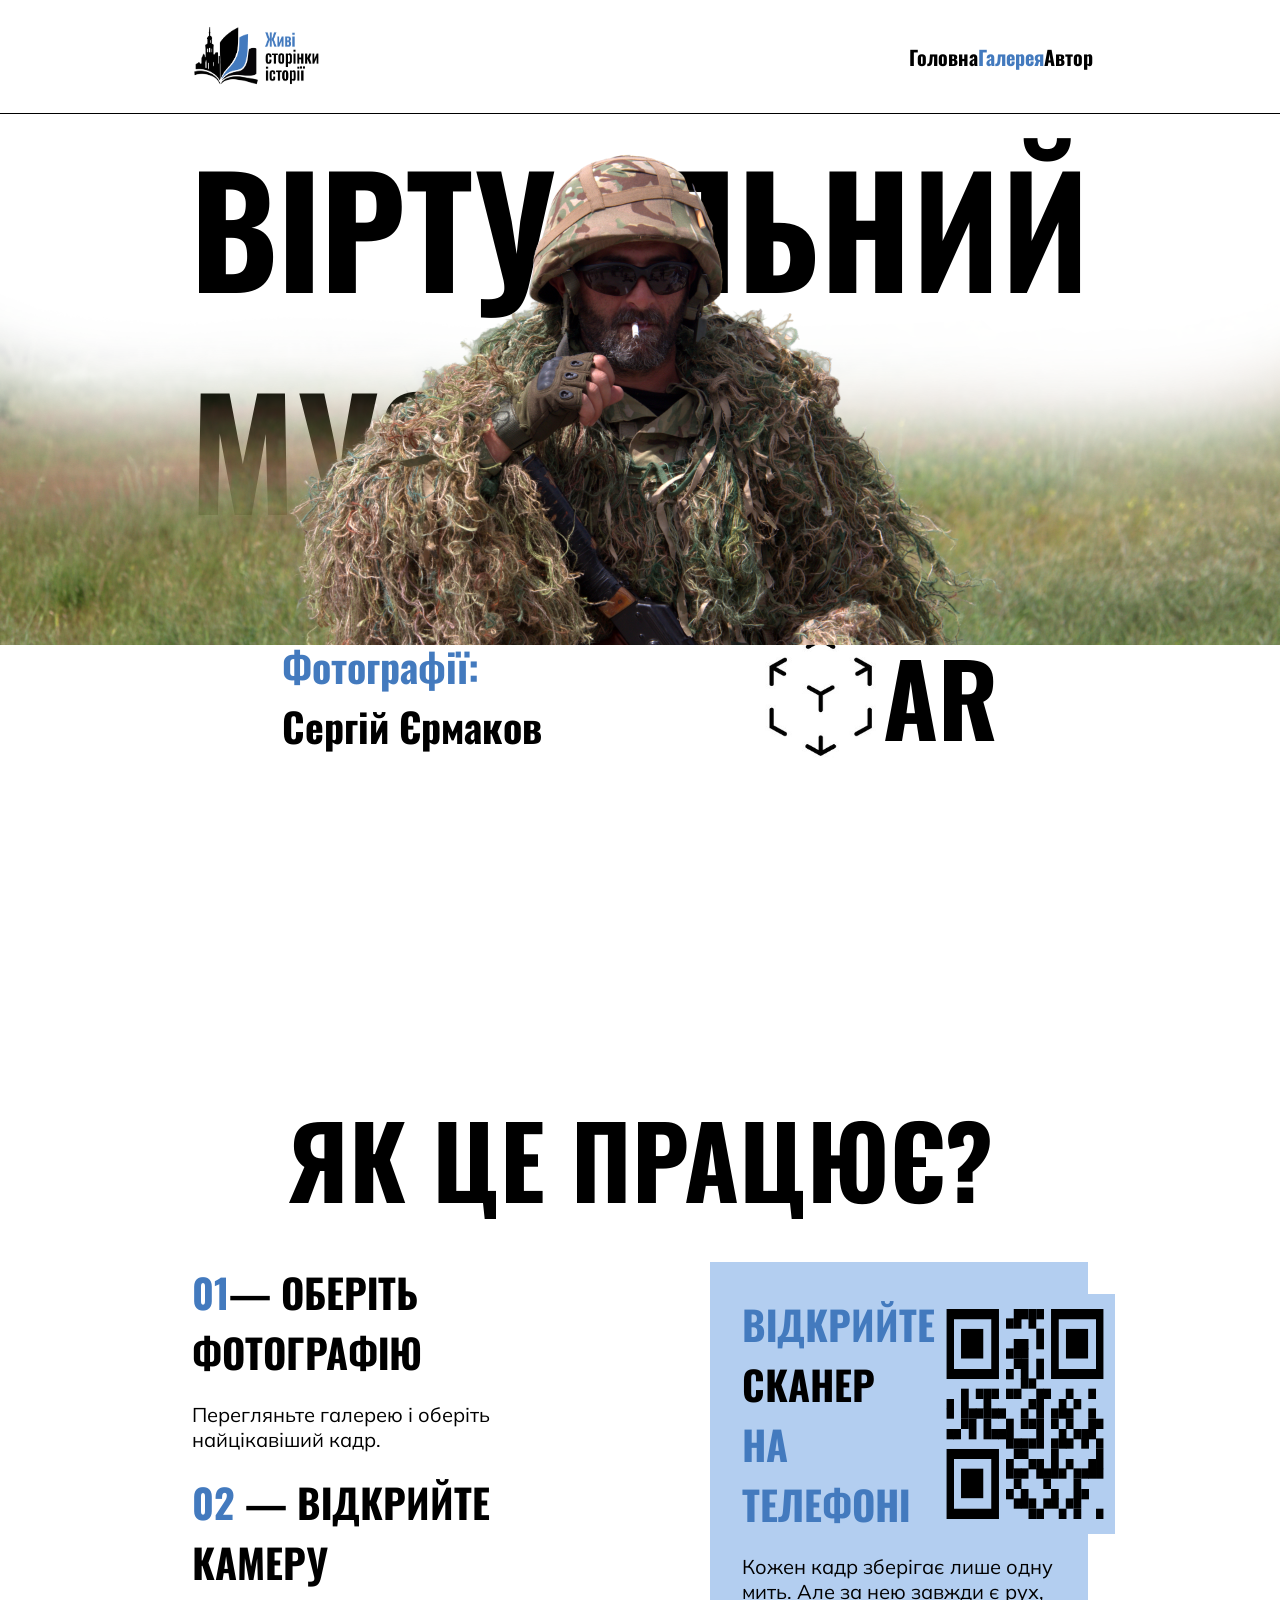
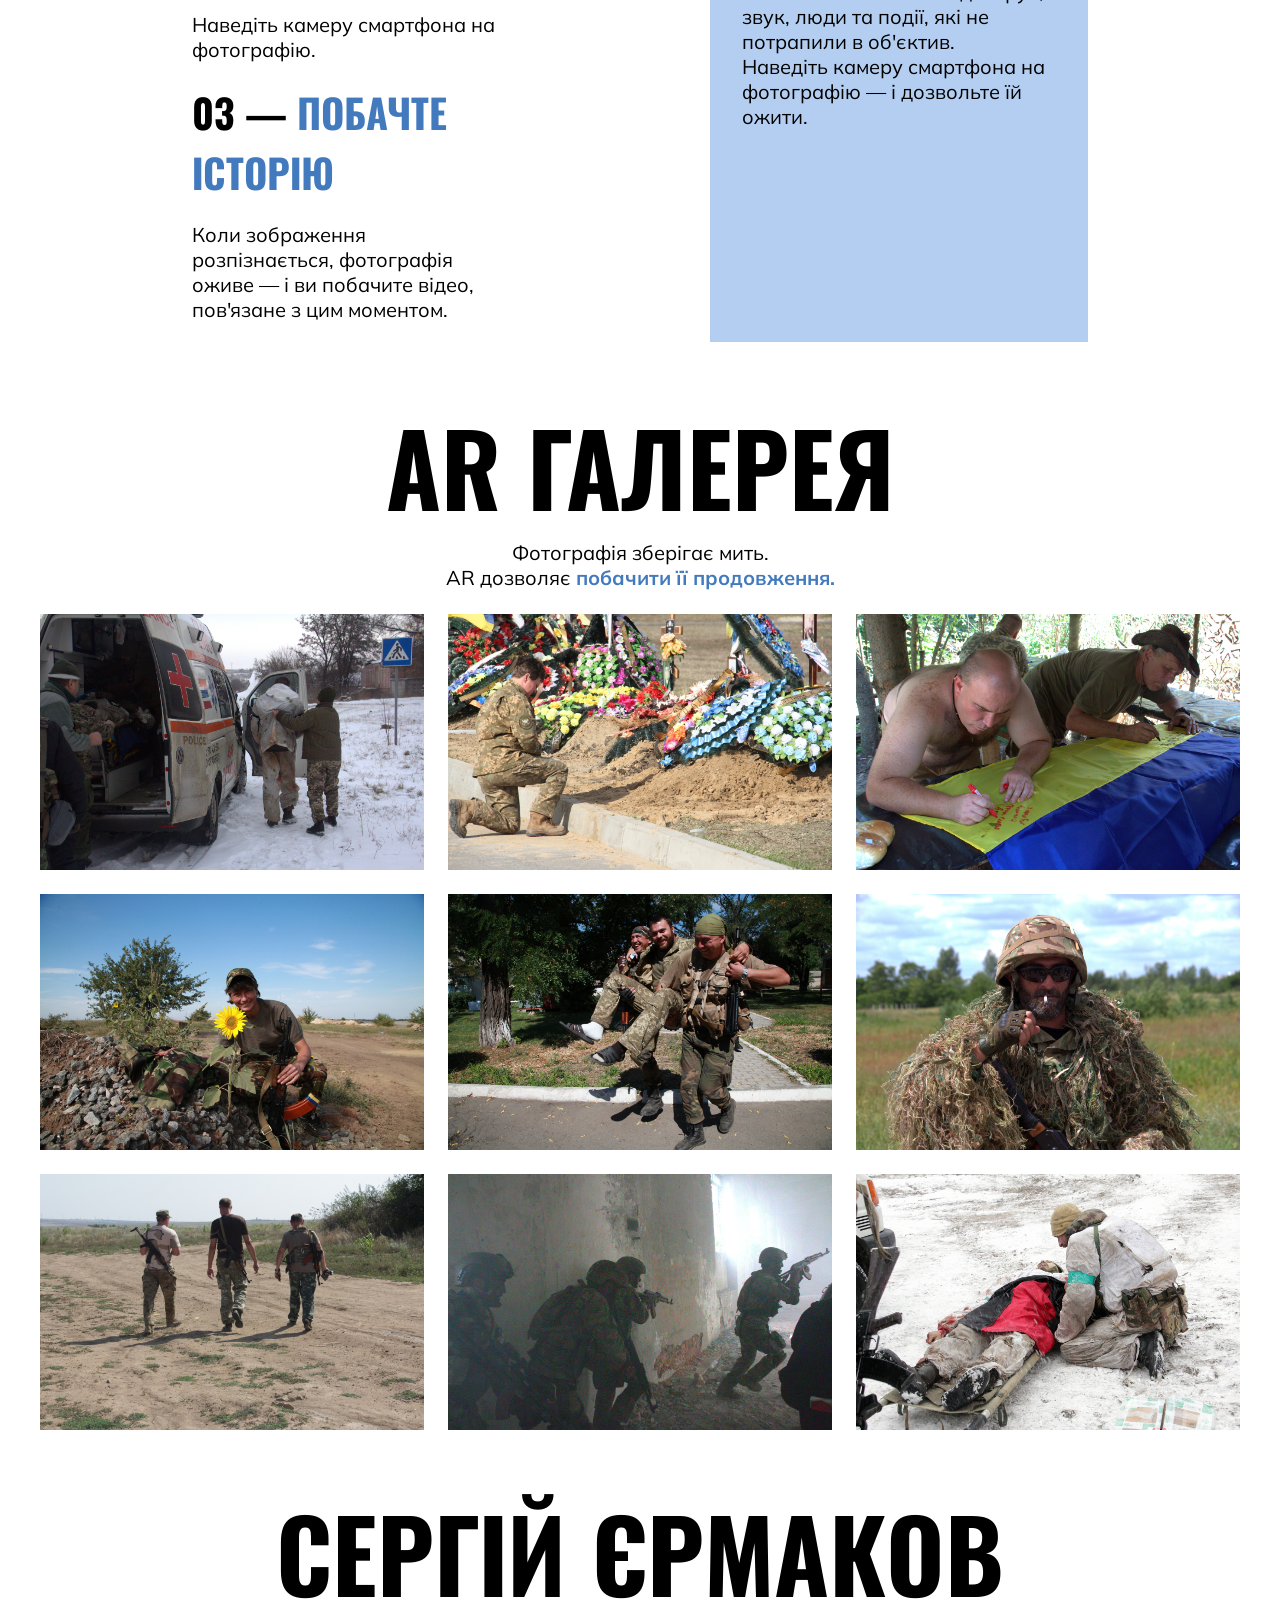
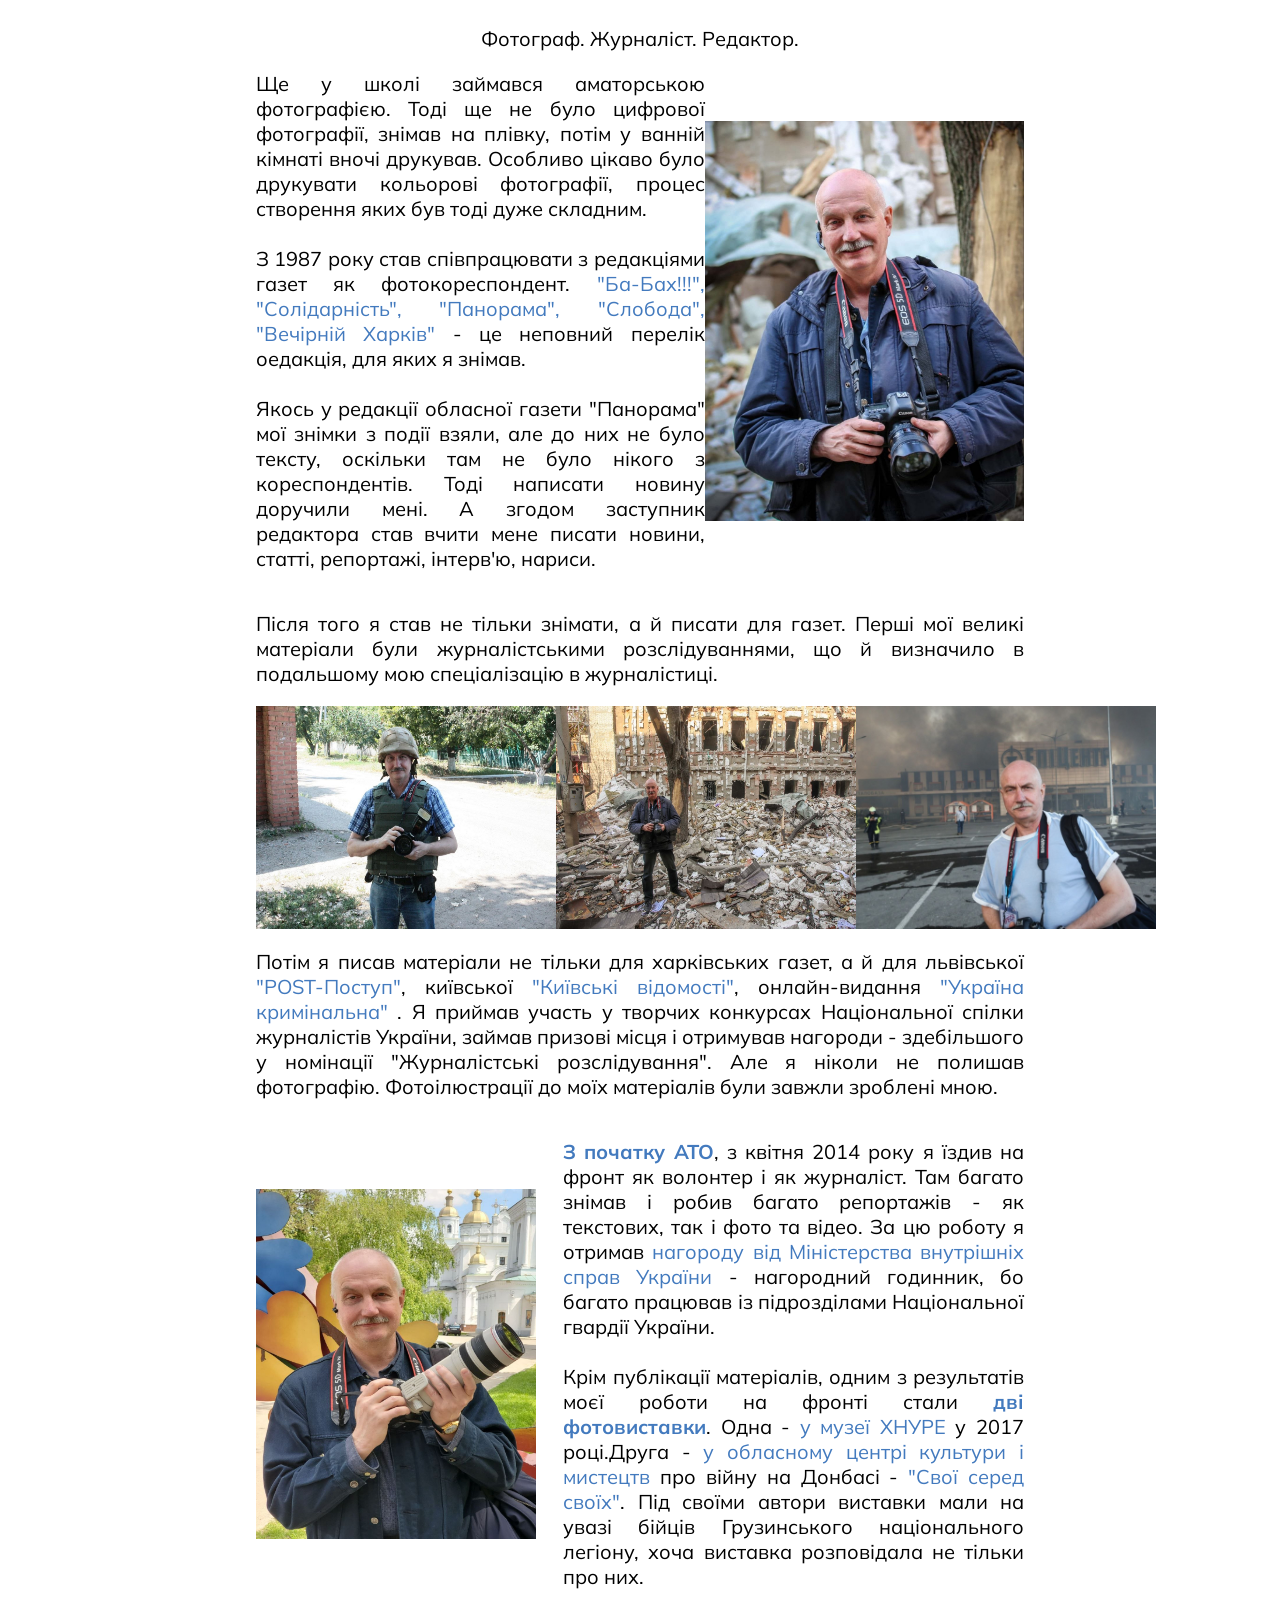
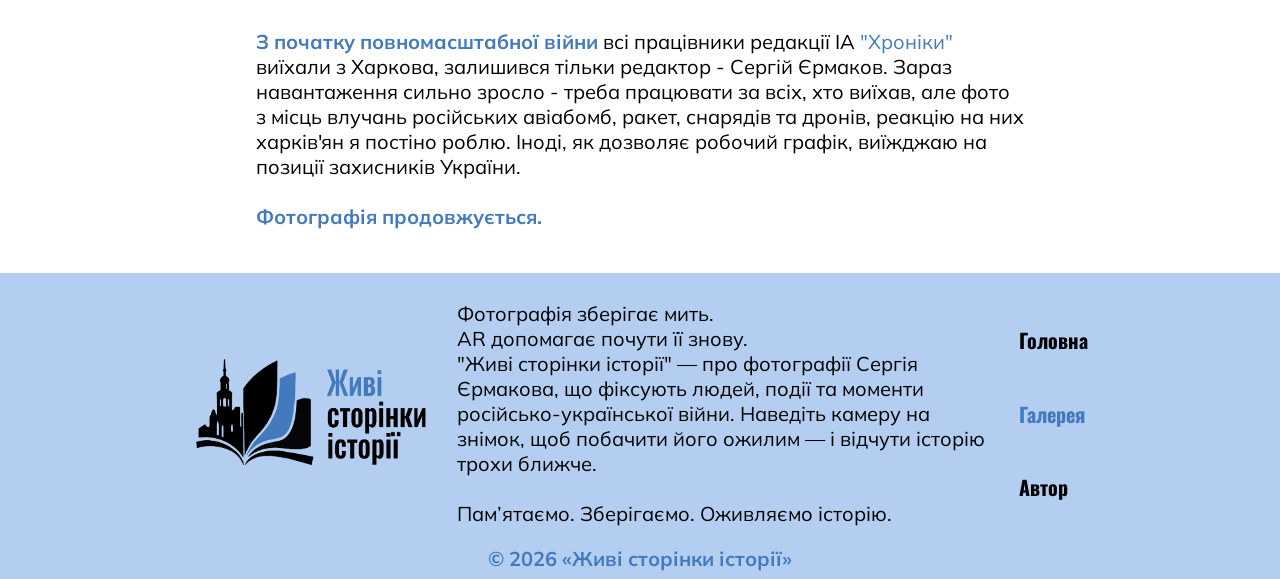
==== index.html @ 8677ba09 "Fix img" ====
<!doctype html>
<html lang="ua">
  <head>
    <meta charset="utf-8" />
    <meta name="viewport" content="width=device-width, initial-scale=1.0" />
    <link rel="stylesheet" href="style.css" />
    <link rel="preconnect" href="https://fonts.googleapis.com" />
    <link rel="preconnect" href="https://fonts.gstatic.com" crossorigin />
    <link
      href="https://fonts.googleapis.com/css2?family=Mulish"
      rel="stylesheet"
    />
    <link
      href="https://fonts.googleapis.com/css2?family=Oswald"
      rel="stylesheet"
    />
    <title>Живі сторінки історії</title>
  </head>
  <body style="margin: 0px">
    <header
      class="flex-row"
      style="
        align-items: center;
        justify-content: space-between;
        width: auto;
        padding: 24px 15%;
        border-bottom: 1px solid black;
      "
    >
      <img width="130px" height="65px" src="logo.png" alt="" />
      <nav class="flex-row" style="width: 20%; justify-content: space-between">
        <a class="heading" href="#main">Головна</a>
        <a class="heading colored" href="#gallery">Галерея</a>
        <a class="heading" href="#author">Автор</a>
      </nav>
    </header>
    <img
      src="bg.png"
      alt=""
      style="position: absolute; top: 32px; width: 100%; z-index: 10"
    />
    <main
      class="flex-column"
      style="height: 920px; padding: 0px 15%; align-items: center"
    >
      <h1 class="heading" style="font-size: 150px">ВІРТУАЛЬНИЙ МУЗЕЙ</h1>
      <div
        class="flex-row"
        style="width: 80%; justify-content: space-between; margin-top: 64px"
      >
        <div
          class="flex-column"
          style="align-items: start; justify-content: center"
        >
          <span class="colored font-subheader"> Фотографії: </span>
          <span class="font-subheader"> Сергій Єрмаков </span>
        </div>
        <div class="flex-row" style="align-items: center">
          <img width="128px" src="ar_logo.png" alt="" />
          <span class="font-header">AR</span>
        </div>
      </div>
    </main>

    <div
      id="guide"
      class="flex-column"
      style="align-items: center; padding: 50px 15%"
    >
      <span class="font-header">ЯК ЦЕ ПРАЦЮЄ?</span>
      <div
        class="flex-row"
        style="width: 100%; padding-top: 30px; justify-content: space-between"
      >
        <div class="flex-column" style="width: 35%">
          <span class="font-subheader"
            ><span class="font-subheader colored">01</span>— ОБЕРІТЬ
            ФОТОГРАФІЮ</span
          >
          <p>Перегляньте галерею і оберіть найцікавіший кадр.</p>
          <span class="font-subheader"
            ><span class="font-subheader colored">02</span> — ВІДКРИЙТЕ
            КАМЕРУ</span
          >
          <p>Наведіть камеру смартфона на фотографію.</p>
          <span class="font-subheader"
            >03 —
            <span class="font-subheader colored">ПОБАЧТЕ ІСТОРІЮ</span></span
          >
          <p>
            Коли зображення розпізнається, фотографія оживе — і ви побачите
            відео, пов'язане з цим моментом.
          </p>
        </div>
        <div
          class="flex-column"
          style="width: 35%; background: var(--bg-color); padding: 32px"
        >
          <div class="flex-row" style="justify-content: space-between">
            <div class="flex-column">
              <span class="font-subheader colored">ВІДКРИЙТЕ</span>
              <span class="font-subheader">СКАНЕР</span>
              <span class="font-subheader colored">НА ТЕЛЕФОНІ</span>
            </div>
            <img width="180px" src="qrcode.svg" />
          </div>
          <p>
            Кожен кадр зберігає лише одну мить. Але за нею завжди є рух, звук,
            люди та події, які не потрапили в об'єктив.<br />
            Наведіть камеру смартфона на фотографію — і дозвольте їй ожити.
          </p>
        </div>
      </div>
    </div>

    <div id="gallery" class="flex-column" style="align-items: center">
      <span class="font-header">AR ГАЛЕРЕЯ</span>
      <span>Фотографія зберігає мить.</span>
      <span
        >AR дозволяє
        <span class="colored"><b>побачити її продовження.</b></span></span
      >
      <div
        style="
          display: grid;
          grid-template-columns: 1fr 1fr 1fr;
          gap: 24px;
          margin: 24px 0px;
        "
      >
        <img src="images/1.jpg" width="384" alt="" />
        <img src="images/2.jpg" width="384" alt="" />
        <img src="images/3.jpg" width="384" alt="" />
        <img src="images/4.jpg" width="384" alt="" />
        <img src="images/5.jpg" width="384" alt="" />
        <img src="images/6.jpg" width="384" alt="" />
        <img src="images/7.jpg" width="384" alt="" />
        <img src="images/8.jpg" width="384" alt="" />
        <img src="images/9.jpg" width="384" alt="" />
      </div>
    </div>

    <div
      id="author"
      class="flex-column"
      style="align-items: center; padding: 24px 20%"
    >
      <span class="font-header">СЕРГІЙ ЄРМАКОВ</span>
      <span>Фотограф. Журналіст. Редактор.</span>
      <div
        class="flex-row"
        style="justify-content: space-between; align-items: center"
      >
        <p class="justify" style="width: 60%">
          Ще у школі займався аматорською фотографією. Тоді ще не було цифрової
          фотографії, знімав на плівку, потім у ванній кімнаті вночі друкував.
          Особливо цікаво було друкувати кольорові фотографії, процес створення
          яких був тоді дуже складним.<br /><br />З 1987 року став співпрацювати
          з редакціями газет як фотокореспондент.
          <span class="colored"
            >"Ба-Бах!!!", "Солідарність", "Панорама", "Слобода", "Вечірній
            Харків"</span
          >
          - це неповний перелік оедакція, для яких я знімав. <br /><br />
          Якось у редакції обласної газети "Панорама" мої знімки з події взяли,
          але до них не було тексту, оскільки там не було нікого з
          кореспондентів. Тоді написати новину доручили мені. А згодом заступник
          редактора став вчити мене писати новини, статті, репортажі, інтерв'ю,
          нариси.
        </p>
        <img src="images/photo-1.jpg" height="400px" />
      </div>
      <p class="justify">
        Після того я став не тільки знімати, а й писати для газет. Перші мої
        великі матеріали були журналістськими розслідуваннями, що й визначило в
        подальшому мою спеціалізацію в журналістиці.
      </p>
      <div class="flex-row" style="justify-content: space-between; width: 100%">
        <img src="images/photo-2.jpg" width="300" alt="" />
        <img src="images/photo-3.jpg" width="300" alt="" />
        <img src="images/photo-4.jpg" width="300" alt="" />
      </div>
      <p class="justify">
        Потім я писав матеріали не тільки для харківських газет, а й для
        львівської <span class="colored">"POST-Поступ"</span>, київської
        <span class="colored">"Київські відомості"</span>, онлайн-видання
        <span class="colored">"Україна кримінальна"</span> . Я приймав участь у
        творчих конкурсах Національної спілки журналістів України, займав
        призові місця і отримував нагороди - здебільшого у номінації
        "Журналістські розслідування". Але я ніколи не полишав фотографію.
        Фотоілюстрації до моїх матеріалів були завжли зроблені мною.
      </p>
      <div
        class="flex-row"
        style="justify-content: space-between; align-items: center"
      >
        <img src="images/photo-5.jpg" width="280px" height="350px" />
        <p class="justify" style="width: 60%">
          <span class="colored"><b>З початку АТО</b></span
          >, з квітня 2014 року я їздив на фронт як волонтер і як журналіст. Там
          багато знімав і робив багато репортажів - як текстових, так і фото та
          відео. За цю роботу я отримав
          <span class="colored"
            >нагороду від Міністерства внутрішніх справ України</span
          >
          - нагородний годинник, бо багато працював із підрозділами Національної
          гвардії України.<br /><br />
          Крім публікації матеріалів, одним з результатів моєї роботи на фронті
          стали <span class="colored"><b>дві фотовиставки</b></span
          >. Одна - <span class="colored">у музеї ХНУРЕ</span> у 2017 році.Друга
          -
          <span class="colored">у обласному центрі культури і мистецтв</span>
          про війну на Донбасі -
          <span class="colored">"Свої серед своїх"</span>. Під своїми автори
          виставки мали на увазі бійців Грузинського національного легіону, хоча
          виставка розповідала не тільки про них.
        </p>
      </div>
      <p>
        <span class="colored"><b>З початку повномасштабної війни</b></span> всі
        працівники редакції ІА <span class="colored">"Хроніки"</span> виїхали з
        Харкова, залишився тільки редактор - Сергій Єрмаков. Зараз навантаження
        сильно зросло - треба працювати за всіх, хто виїхав, але фото з місць
        влучань російських авіабомб, ракет, снарядів та дронів, реакцію на них
        харків'ян я постіно роблю. Іноді, як дозволяє робочий графік, виїжджаю
        на позиції захисників України.<br /><br />
        <span class="colored"><b>Фотографія продовжується.</b></span>
      </p>
    </div>

    <footer
      class="flex-column"
      style="
        background-color: var(--bg-color);
        align-items: center;
        padding: 8px 15%;
      "
    >
      <div
        style="
          display: flex;
          flex-direction: row;
          align-items: center;
          justify-content: space-between;
        "
      >
        <img width="240px" height="120px" src="logo.png" alt="" />
        <p style="width: 60%">
          Фотографія зберігає мить.<br />
          AR допомагає почути її знову.<br />
          "Живі сторінки історії" — про фотографії Сергія Єрмакова, що фіксують
          людей, події та моменти російсько-української війни. Наведіть камеру
          на знімок, щоб побачити його ожилим — і відчути історію трохи
          ближче.<br /><br />
          Пам’ятаємо. Зберігаємо. Оживляємо історію.
        </p>
        <nav
          style="
            display: flex;
            flex-direction: column;
            align-items: start;
            justify-content: space-evenly;
            align-self: stretch;
          "
        >
          <a class="heading" href="#main">Головна</a>
          <a class="heading colored" href="#gallery">Галерея</a>
          <a class="heading" href="#author">Автор</a>
        </nav>
      </div>
      <span class="colored"><b>&copy; 2026 «Живі сторінки історії»</b> </span>
    </footer>
  </body>
</html>
---- style.css ----
:root {
  --color: #437abe;
  --bg-color: #b3cef0;
}

* {
  font-family: "Mulish";
  font-size: 20px;
}

.colored {
  color: var(--color);
}

a {
  text-decoration: none;
  color: black;
}

.heading {
  font-family: "Oswald";
  font-weight: 700;
  margin: 0px;
}

.font-header {
  font-size: 100px;
  font-family: "Oswald";
  font-weight: 700;
  margin: 0px;
}

.font-subheader {
  font-size: 40px;
  font-family: "Oswald";
  font-weight: 700;
  margin: 0px;
}

.flex-row {
  display: flex;
  flex-direction: row;
}

.flex-column {
  display: flex;
  flex-direction: column;
}

.justify {
  text-align: justify;
}
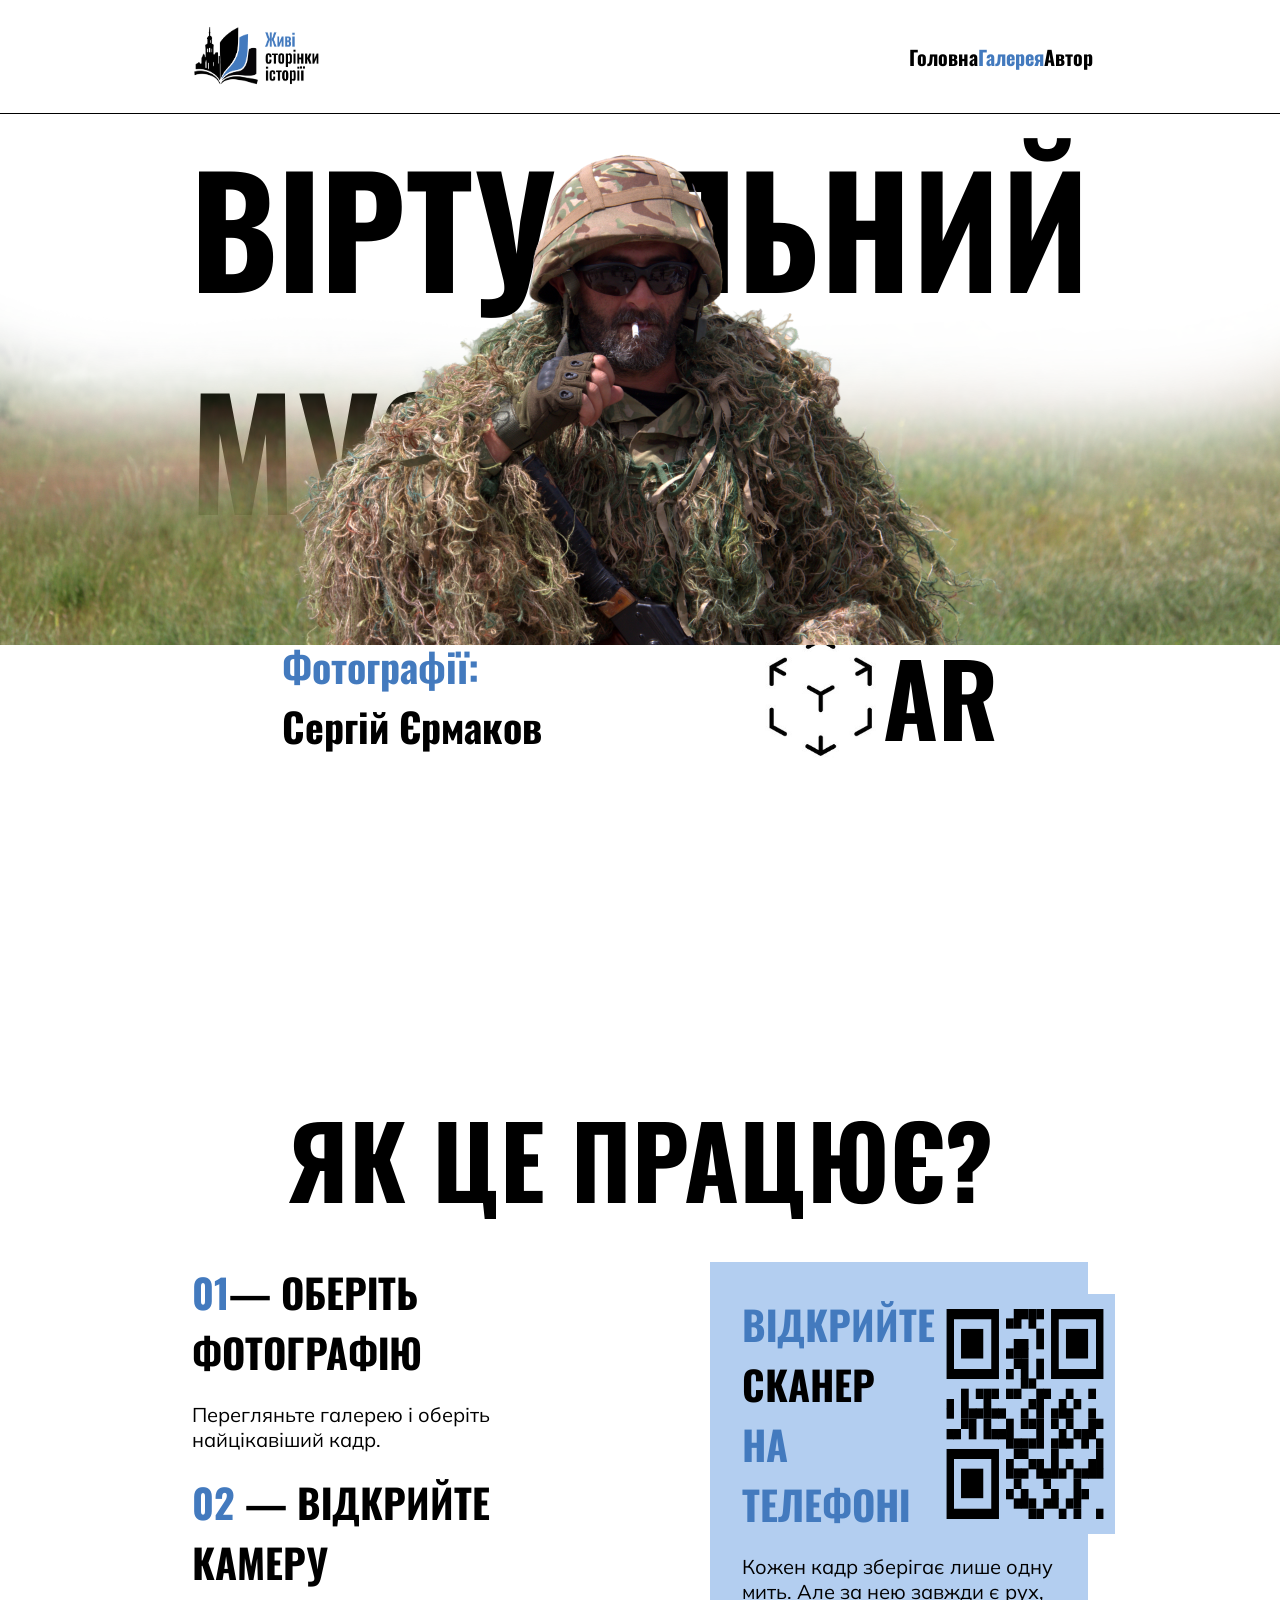
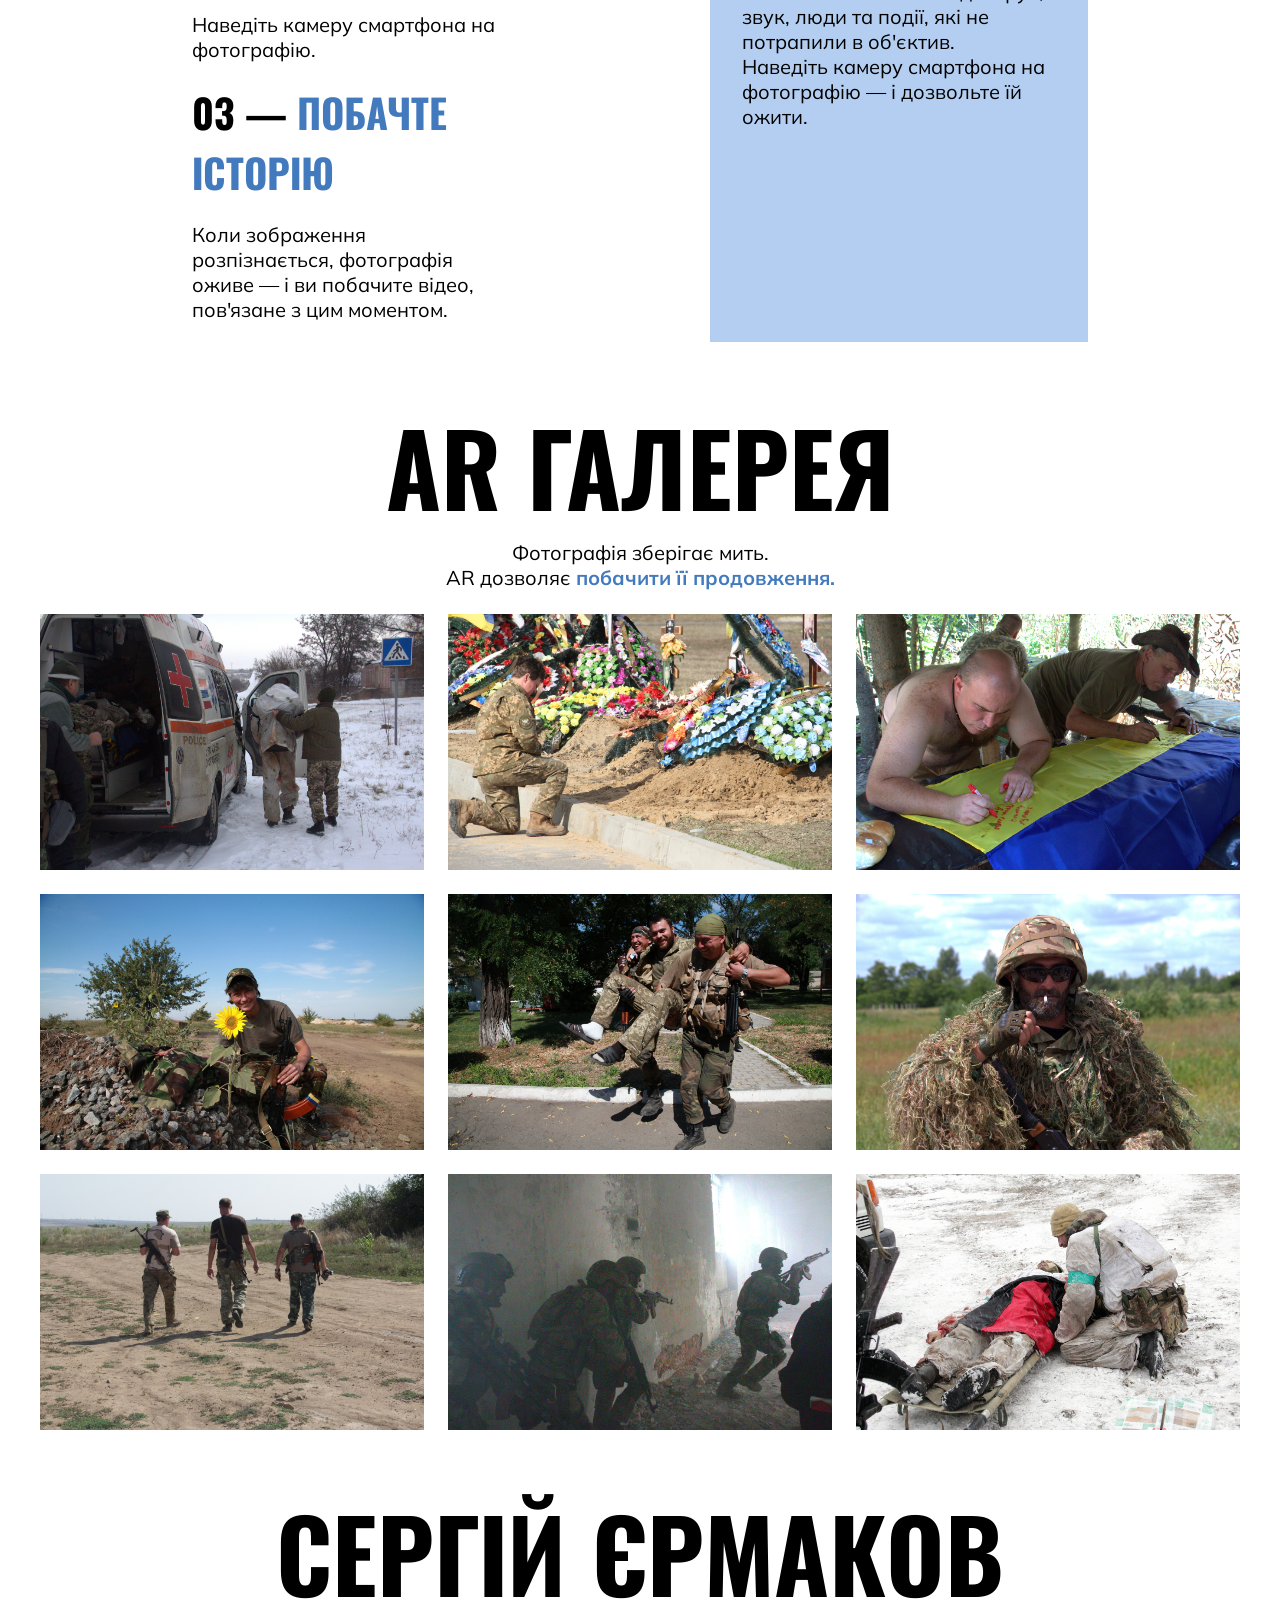
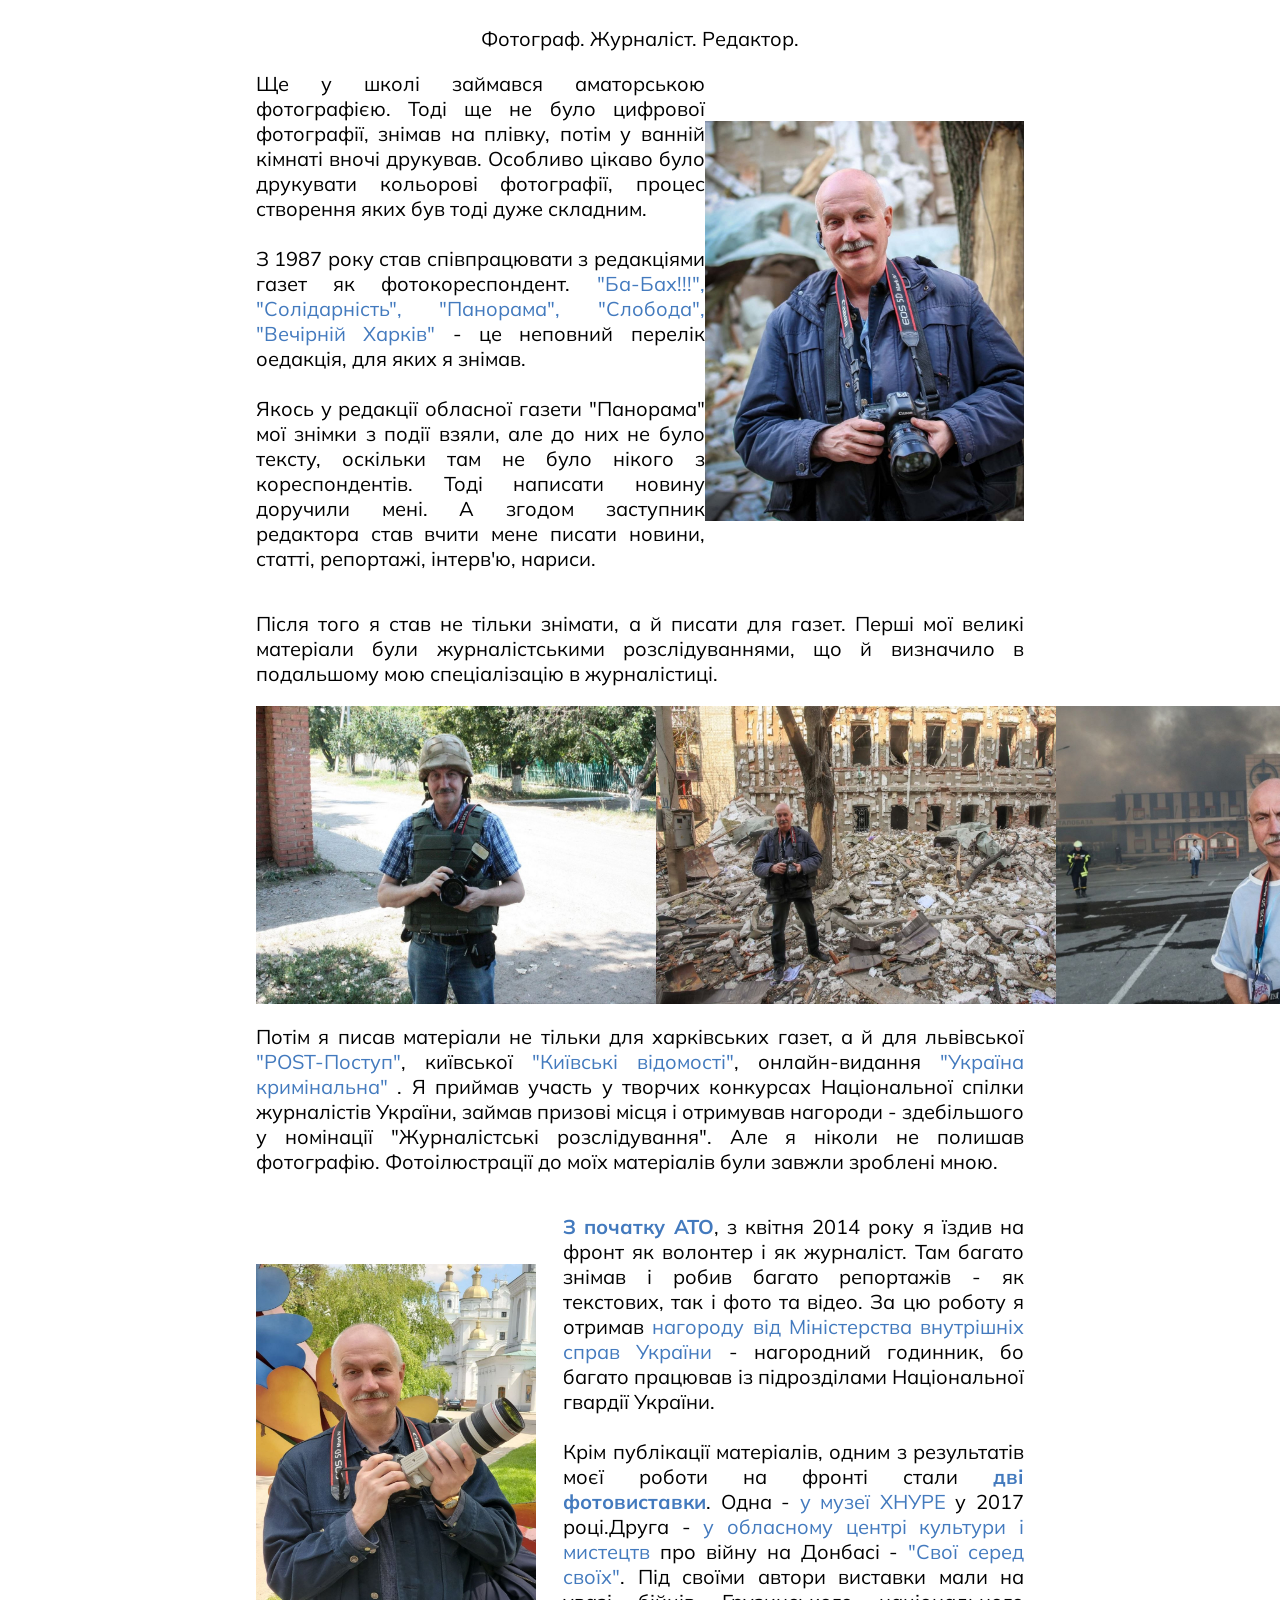
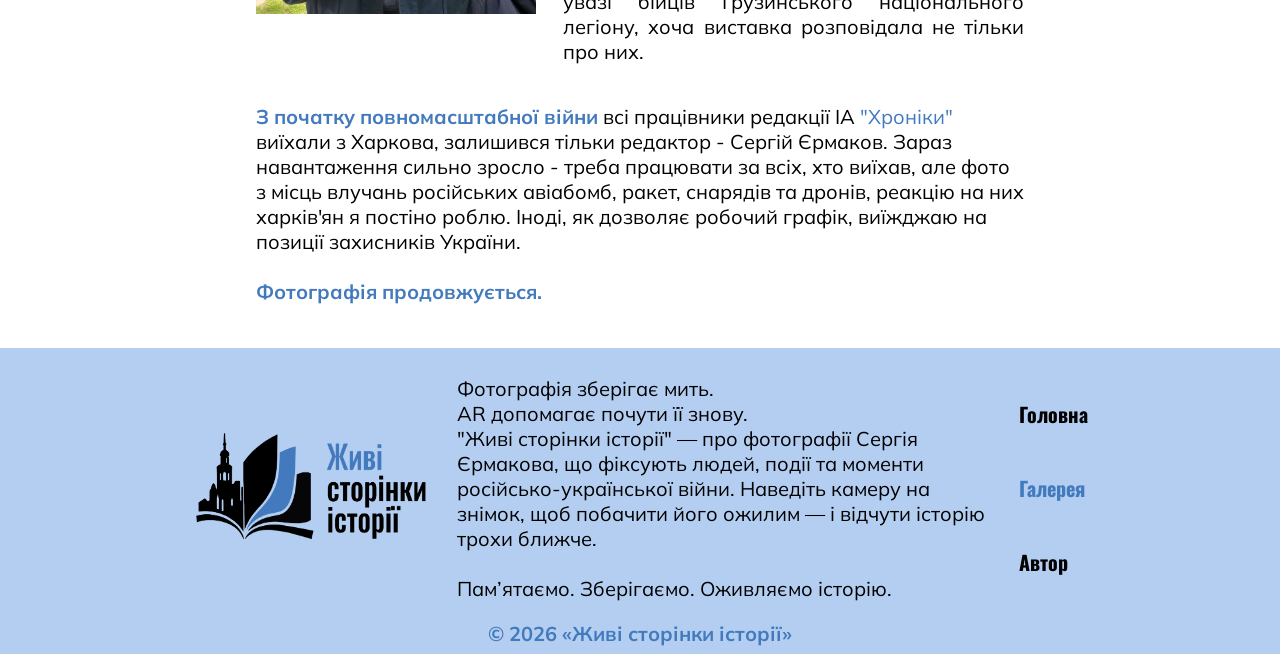
==== commit 235f0f79: "Fix author img" ====
--- a/index.html
+++ b/index.html
@@ -176,9 +176,9 @@
         подальшому мою спеціалізацію в журналістиці.
       </p>
       <div class="flex-row" style="justify-content: space-between; width: 100%">
-        <img src="images/photo-2.jpg" width="300" alt="" />
-        <img src="images/photo-3.jpg" width="300" alt="" />
-        <img src="images/photo-4.jpg" width="300" alt="" />
+        <img src="images/photo-2.jpg" width="400" alt="" />
+        <img src="images/photo-3.jpg" width="400" alt="" />
+        <img src="images/photo-4.jpg" width="400" alt="" />
       </div>
       <p class="justify">
         Потім я писав матеріали не тільки для харківських газет, а й для
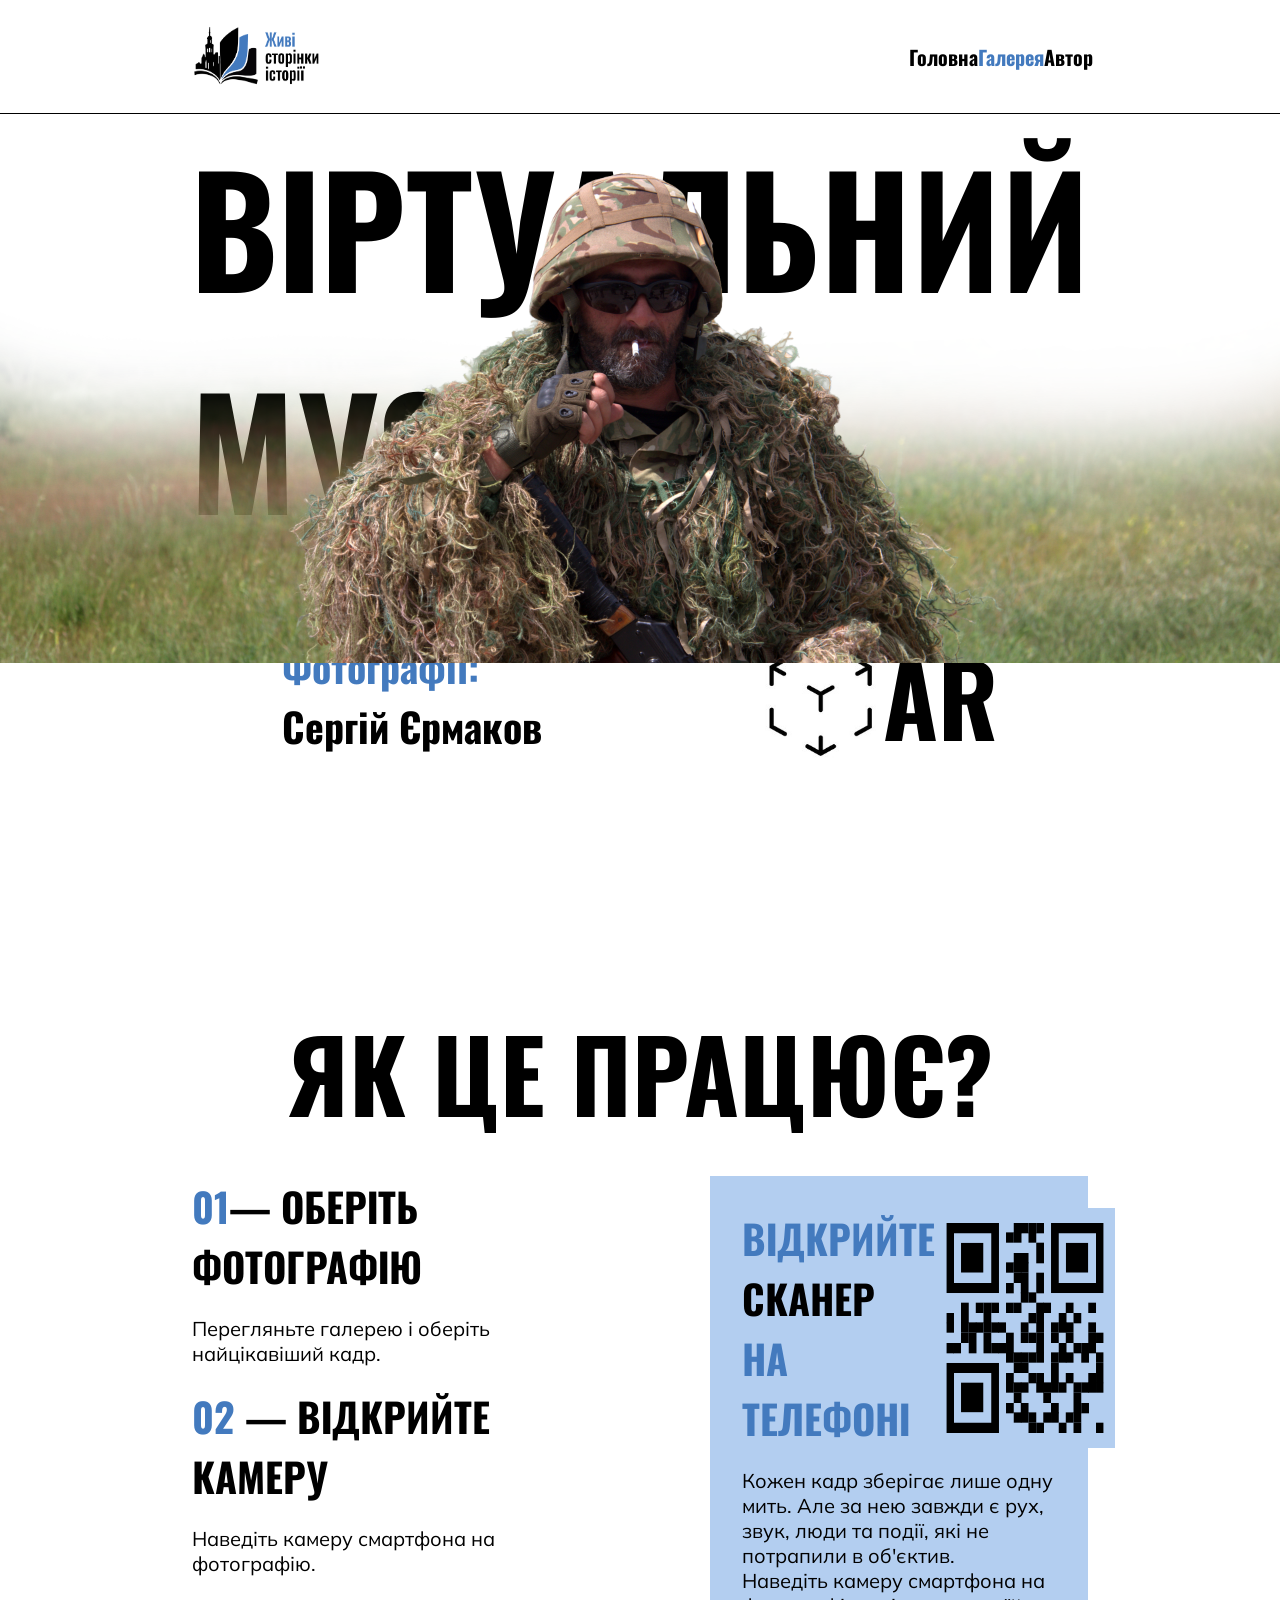
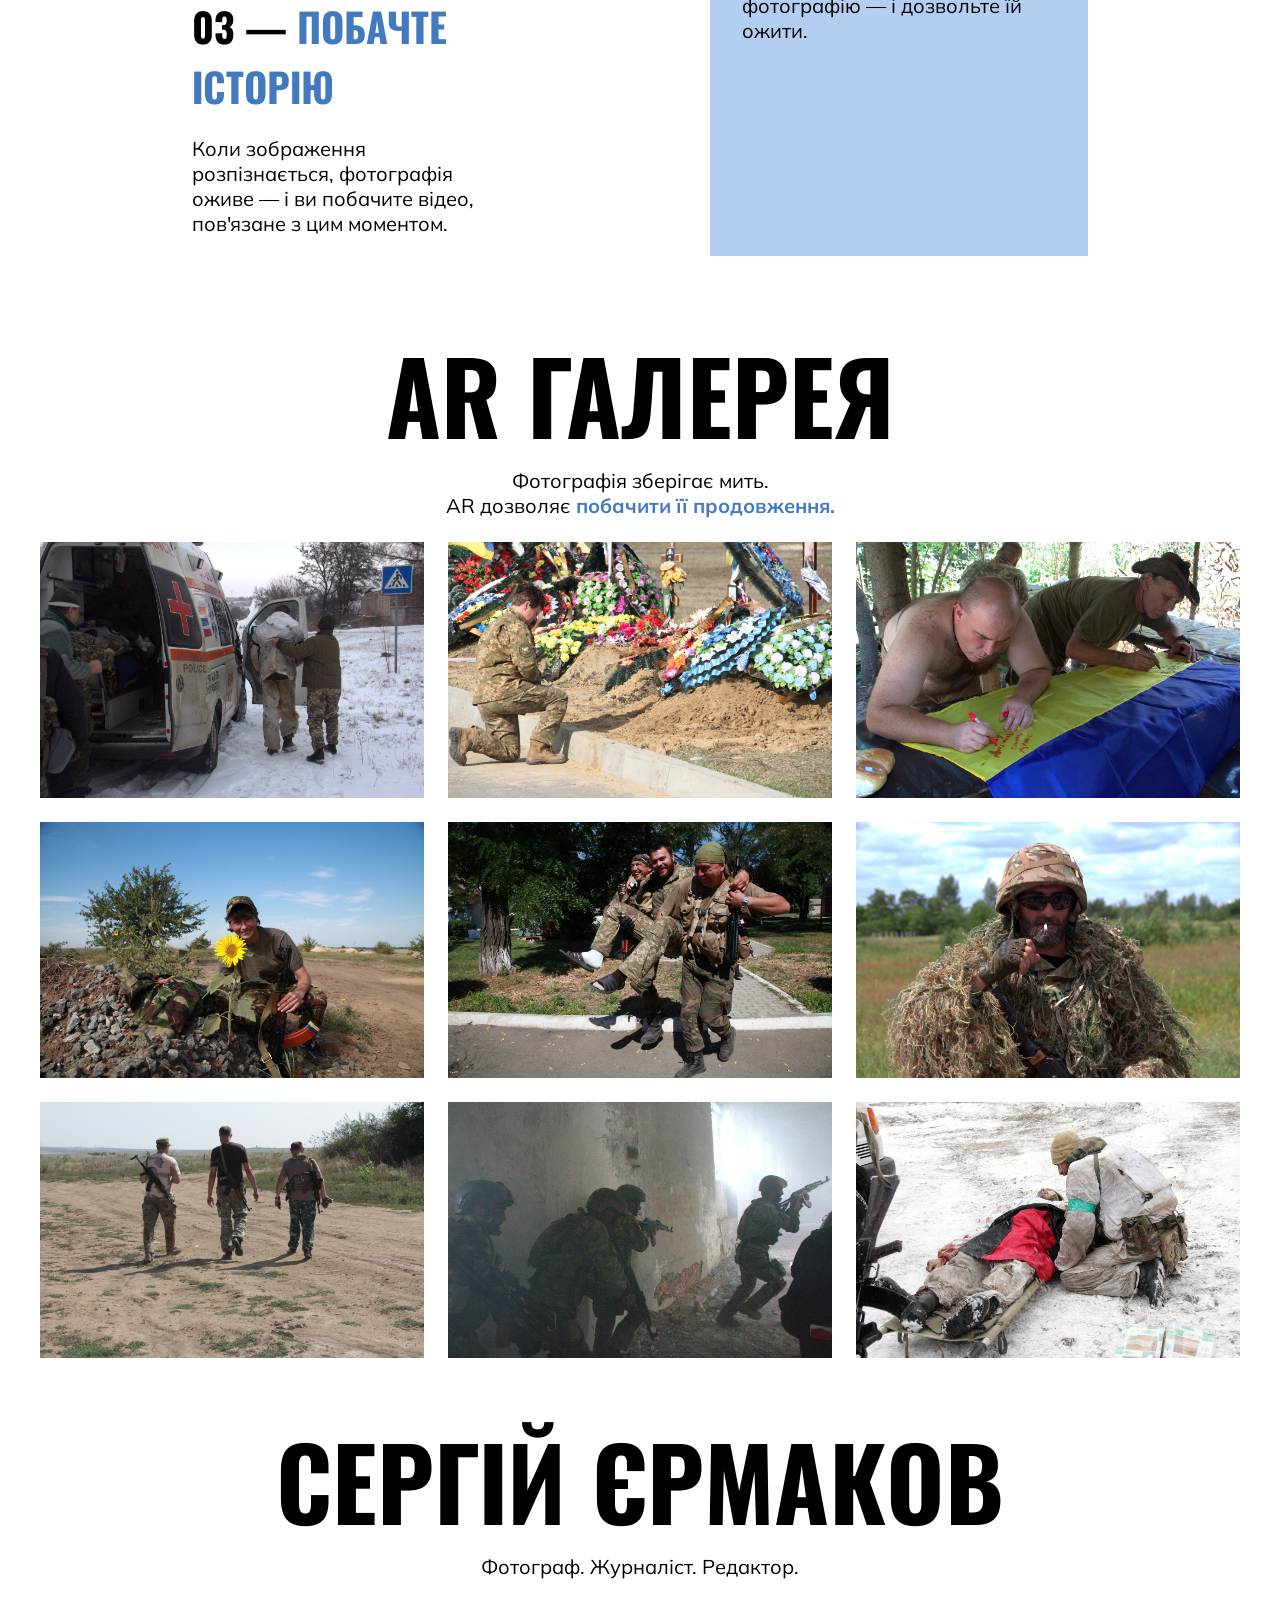
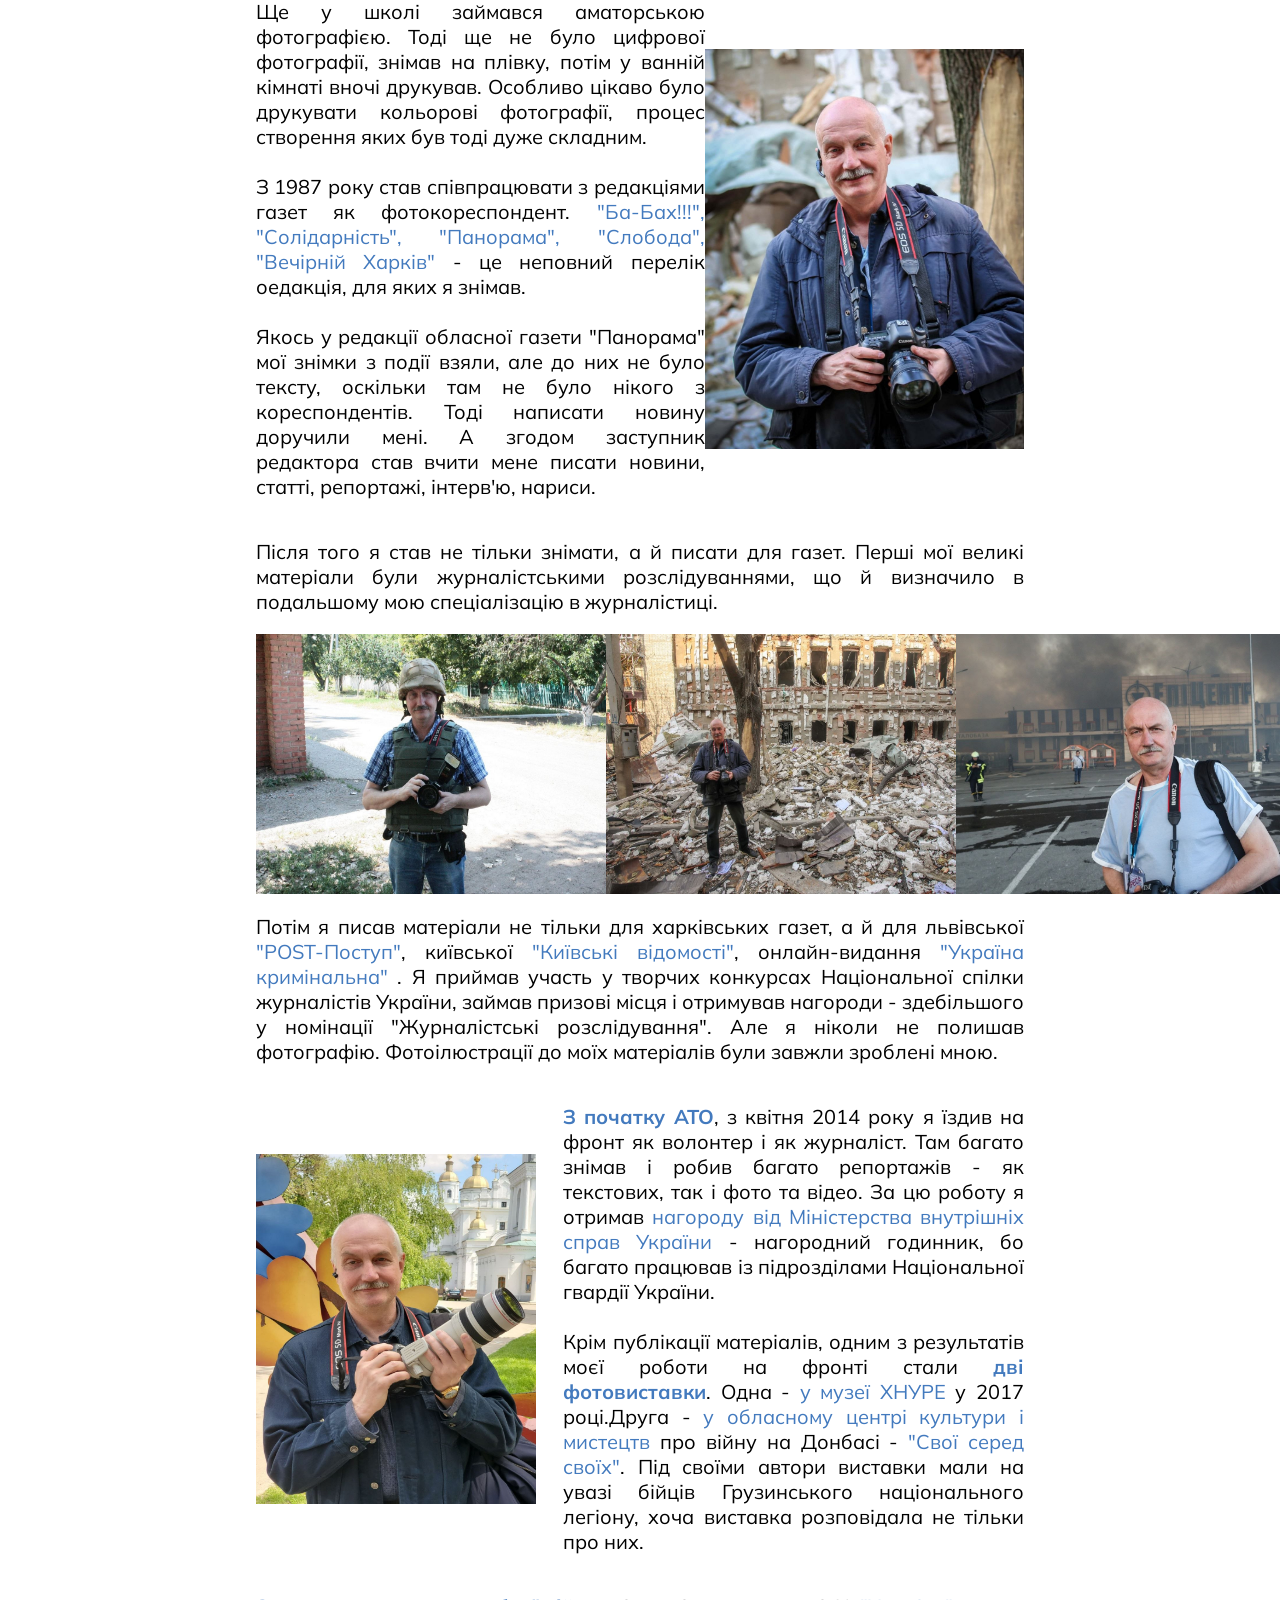
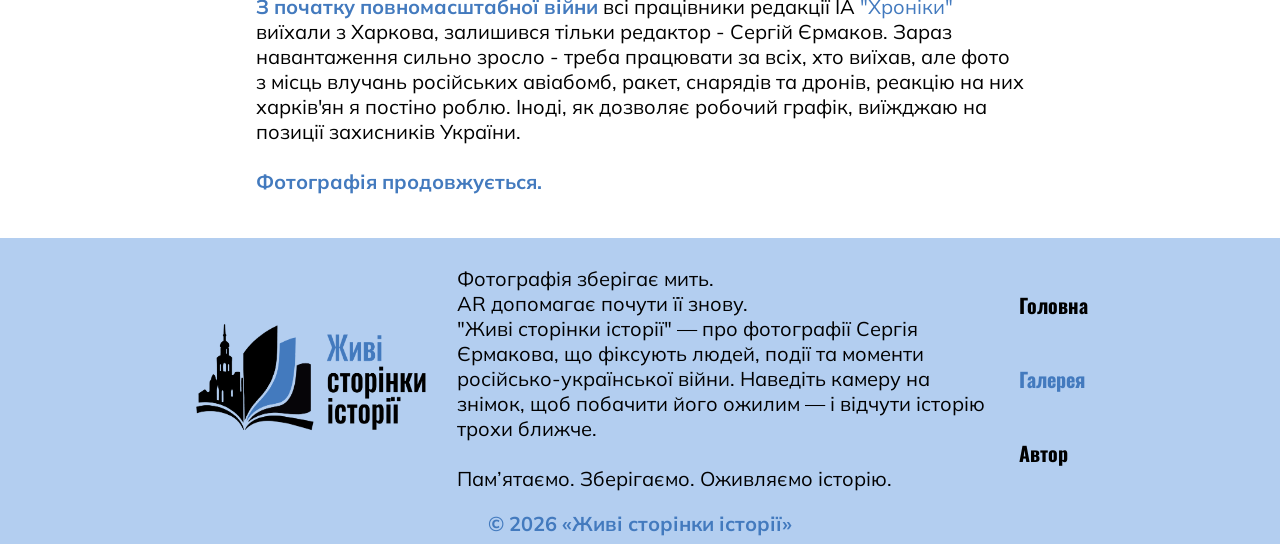
==== commit 38023c4c: "Final img fix" ====
--- a/index.html
+++ b/index.html
@@ -37,11 +37,11 @@
     <img
       src="bg.png"
       alt=""
-      style="position: absolute; top: 32px; width: 100%; z-index: 10"
+      style="position: absolute; top: 50px; width: 100%; z-index: 10"
     />
     <main
       class="flex-column"
-      style="height: 920px; padding: 0px 15%; align-items: center"
+      style="height: 820px; padding: 0px 15%; align-items: center"
     >
       <h1 class="heading" style="font-size: 150px">ВІРТУАЛЬНИЙ МУЗЕЙ</h1>
       <div
@@ -65,7 +65,7 @@
     <div
       id="guide"
       class="flex-column"
-      style="align-items: center; padding: 50px 15%"
+      style="align-items: center; padding: 64px 15%"
     >
       <span class="font-header">ЯК ЦЕ ПРАЦЮЄ?</span>
       <div
@@ -176,9 +176,9 @@
         подальшому мою спеціалізацію в журналістиці.
       </p>
       <div class="flex-row" style="justify-content: space-between; width: 100%">
-        <img src="images/photo-2.jpg" width="400" alt="" />
-        <img src="images/photo-3.jpg" width="400" alt="" />
-        <img src="images/photo-4.jpg" width="400" alt="" />
+        <img src="images/photo-2.jpg" width="350" alt="" />
+        <img src="images/photo-3.jpg" width="350" alt="" />
+        <img src="images/photo-4.jpg" width="350" alt="" />
       </div>
       <p class="justify">
         Потім я писав матеріали не тільки для харківських газет, а й для
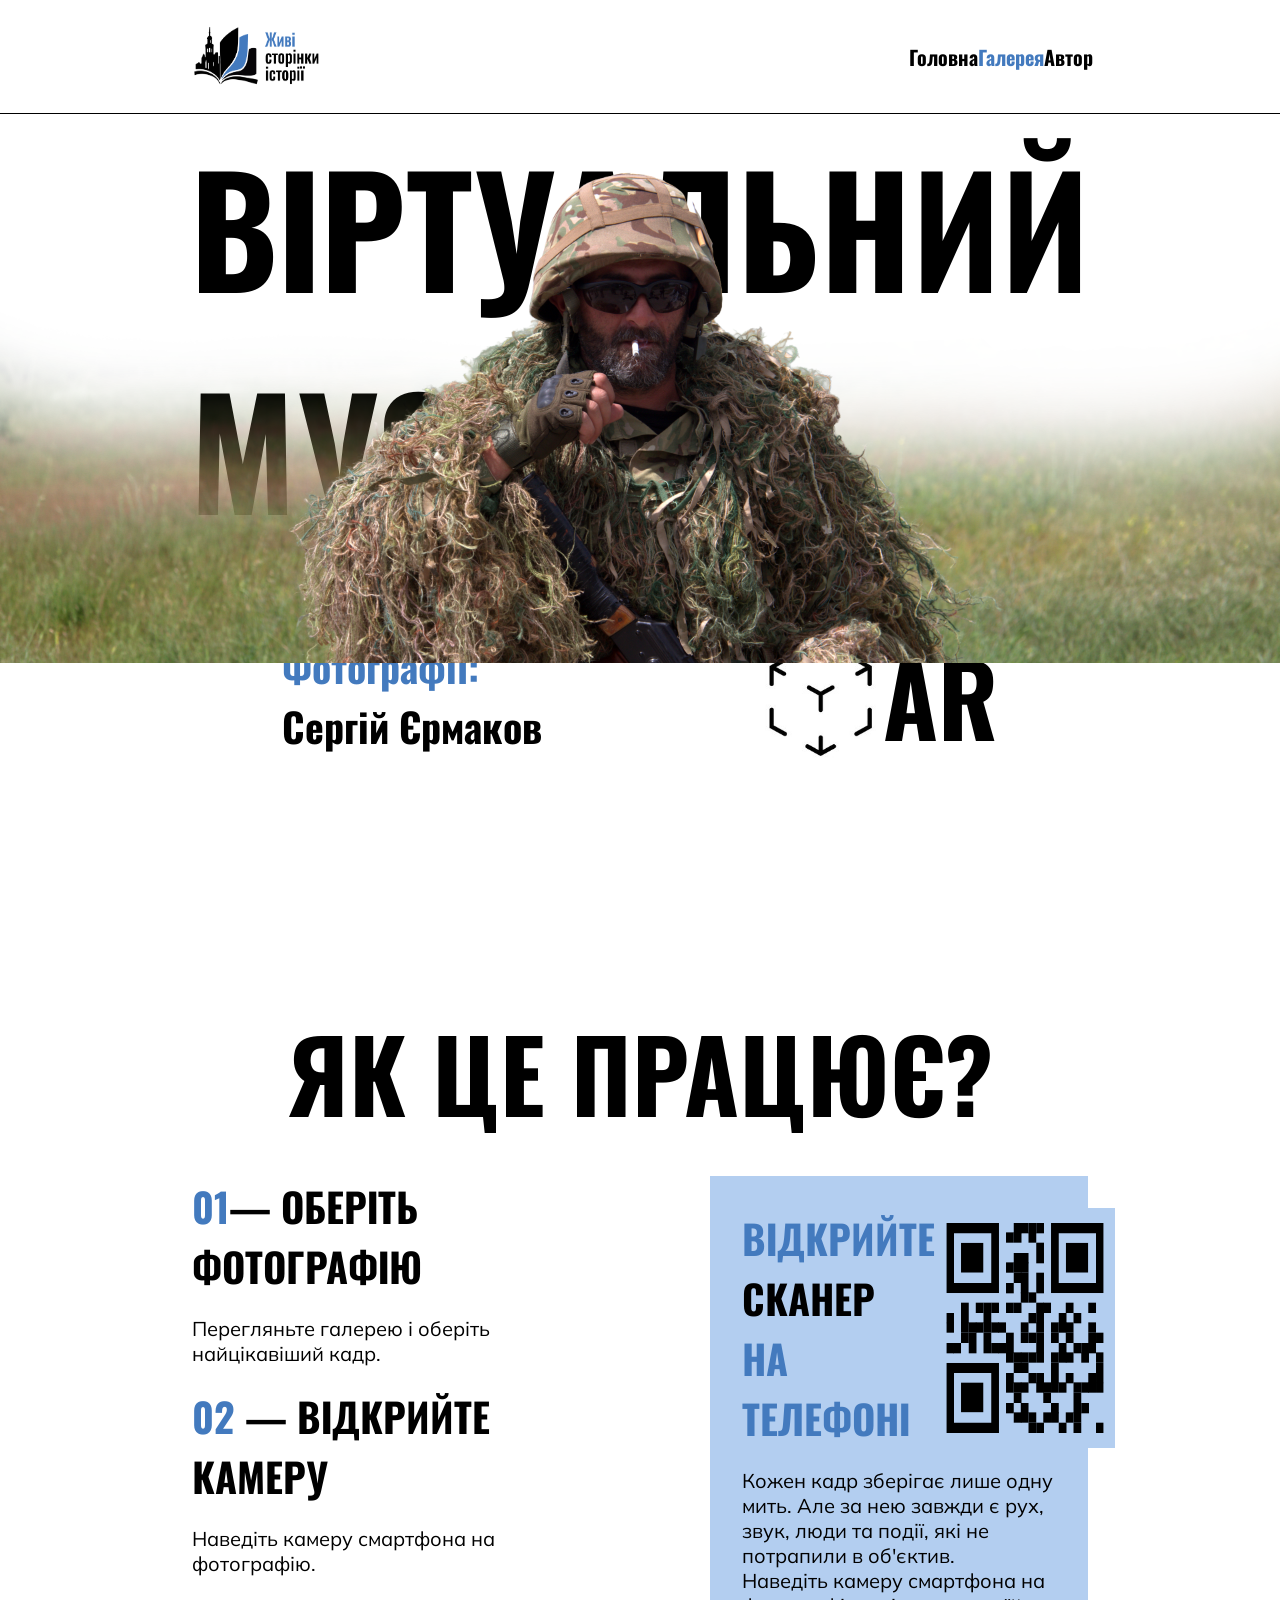
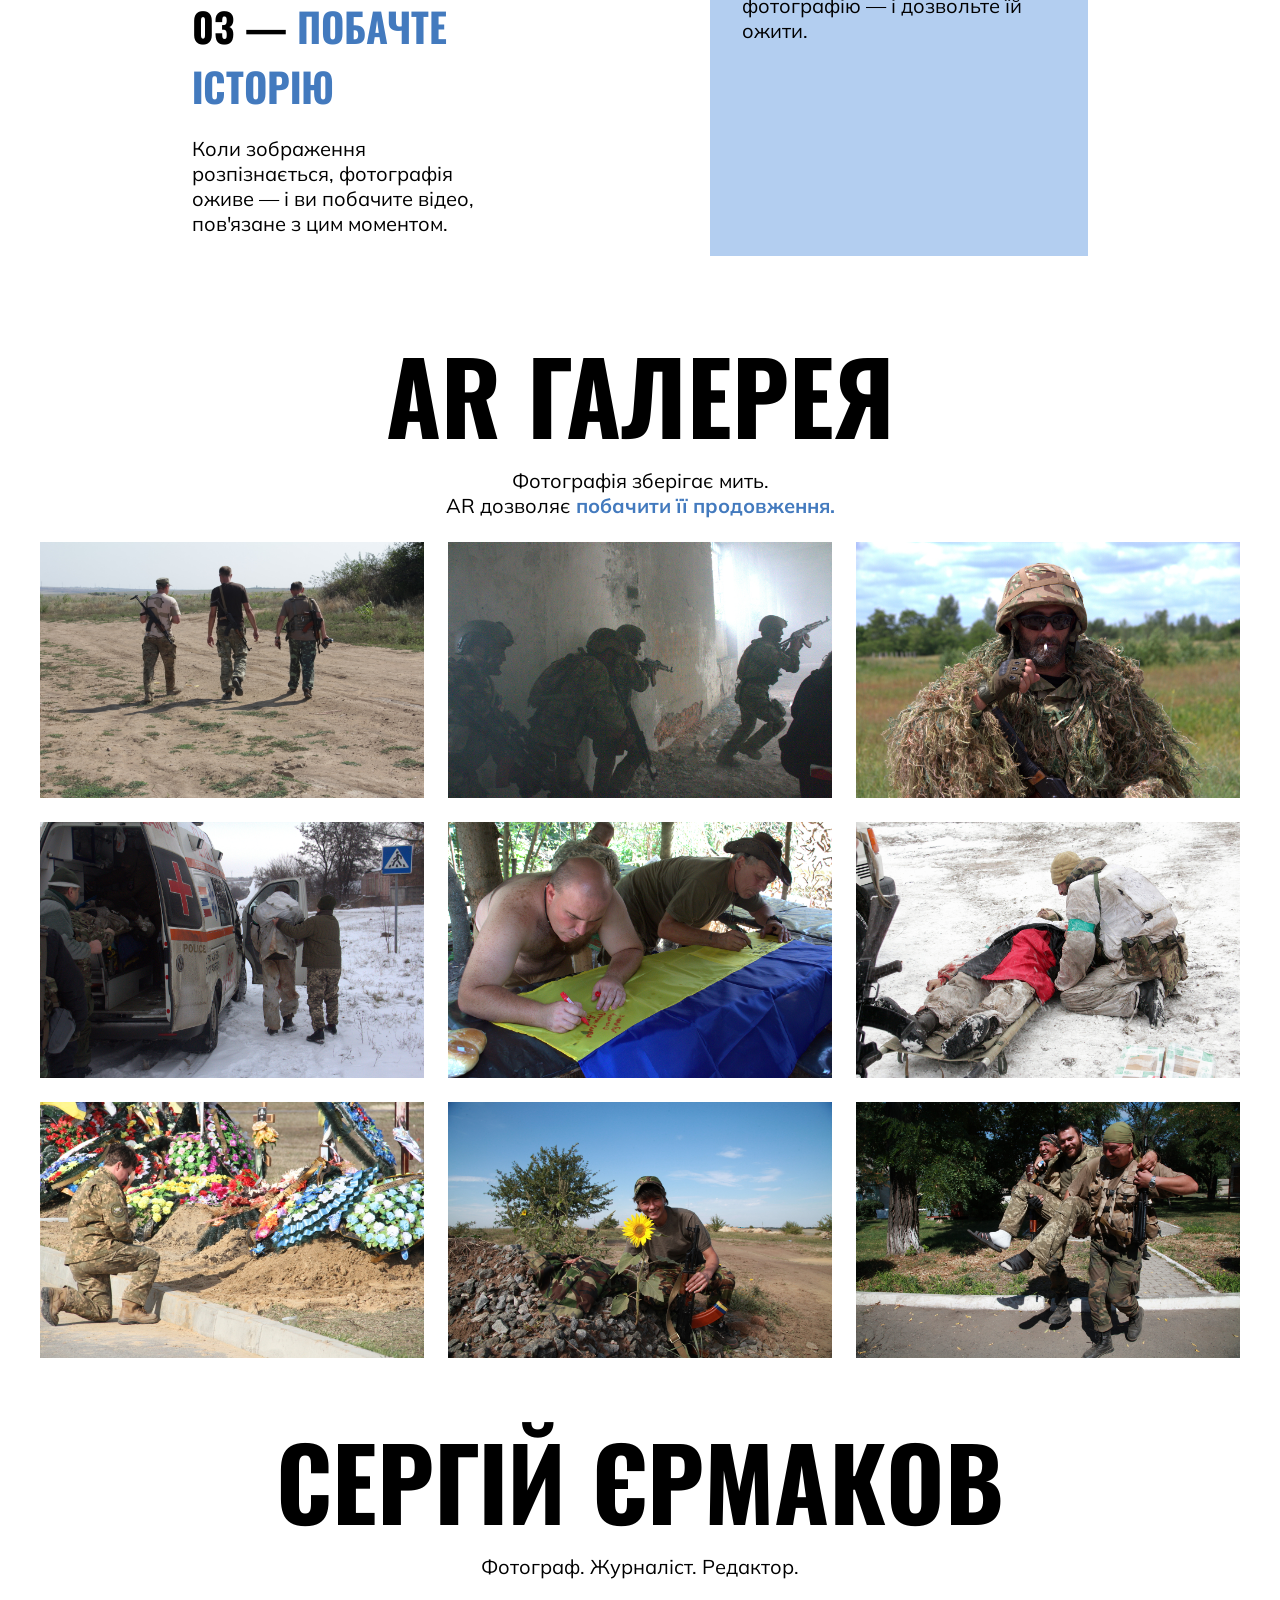
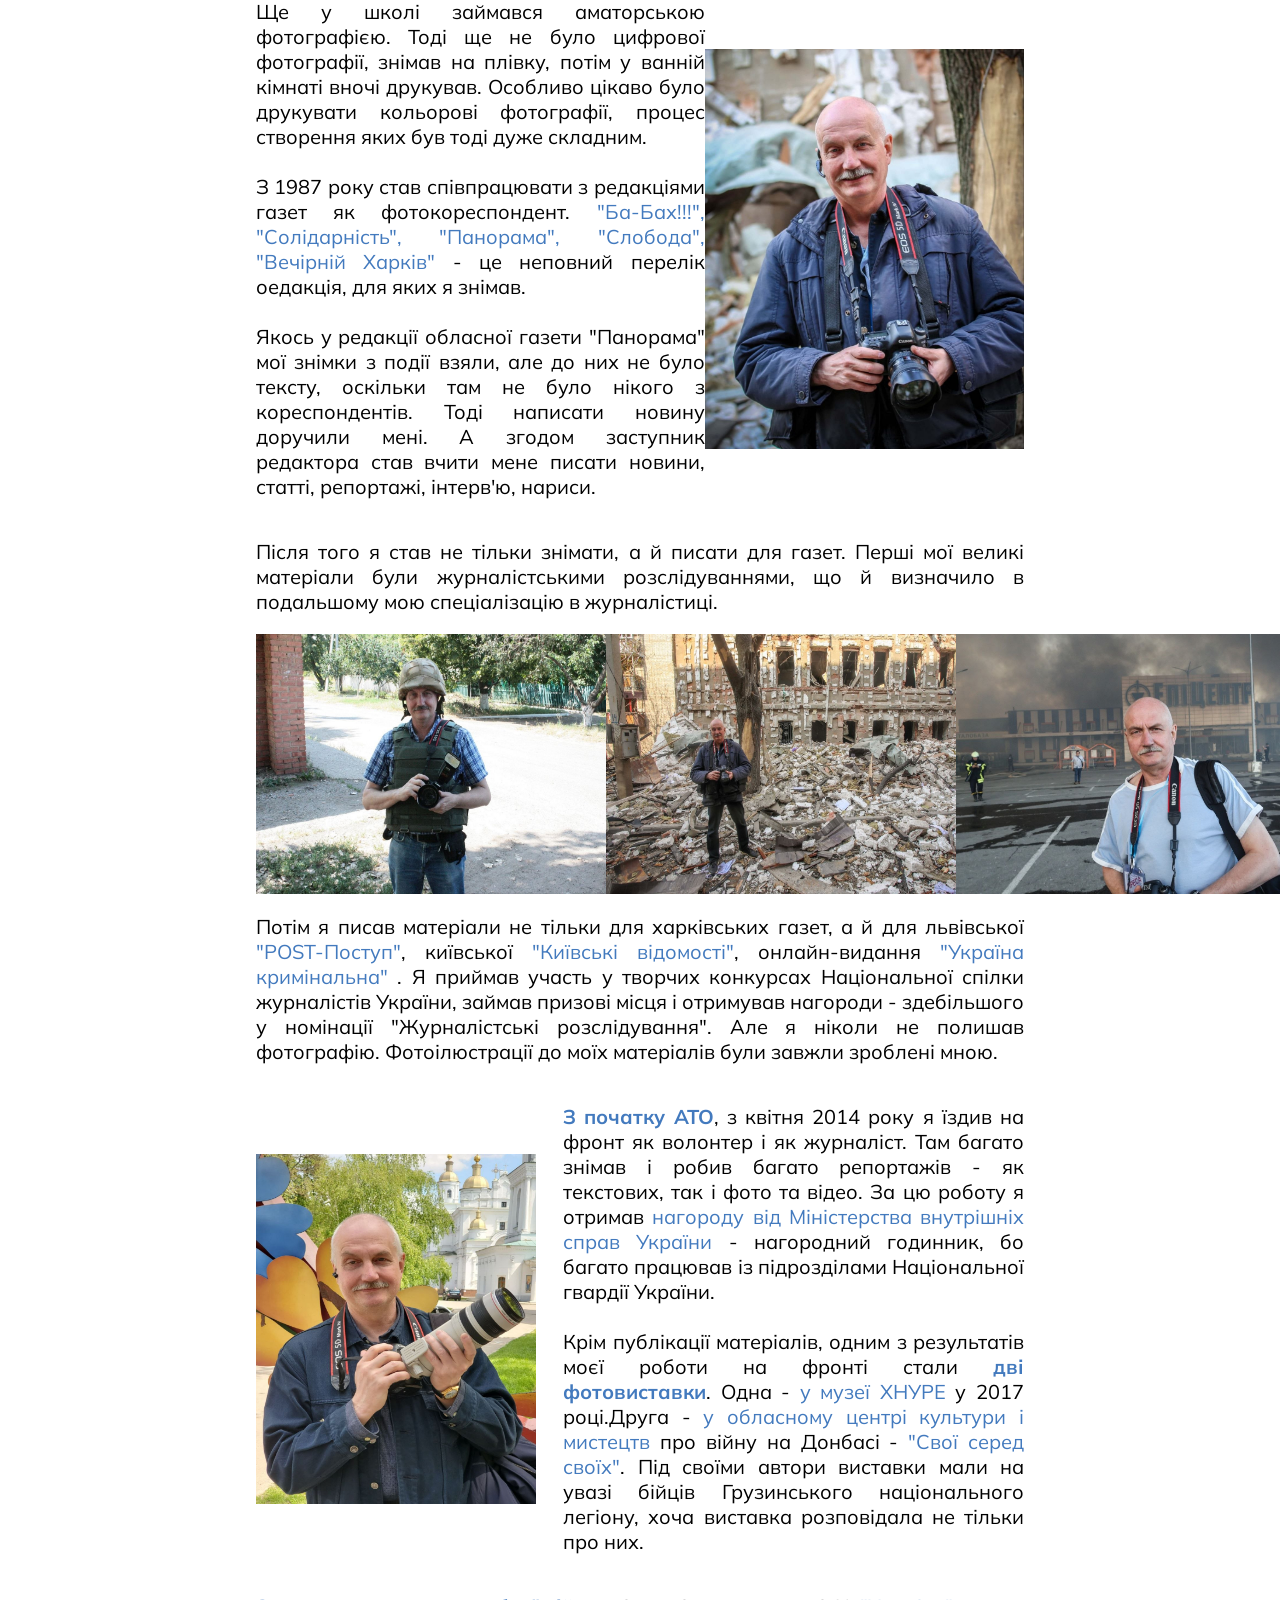
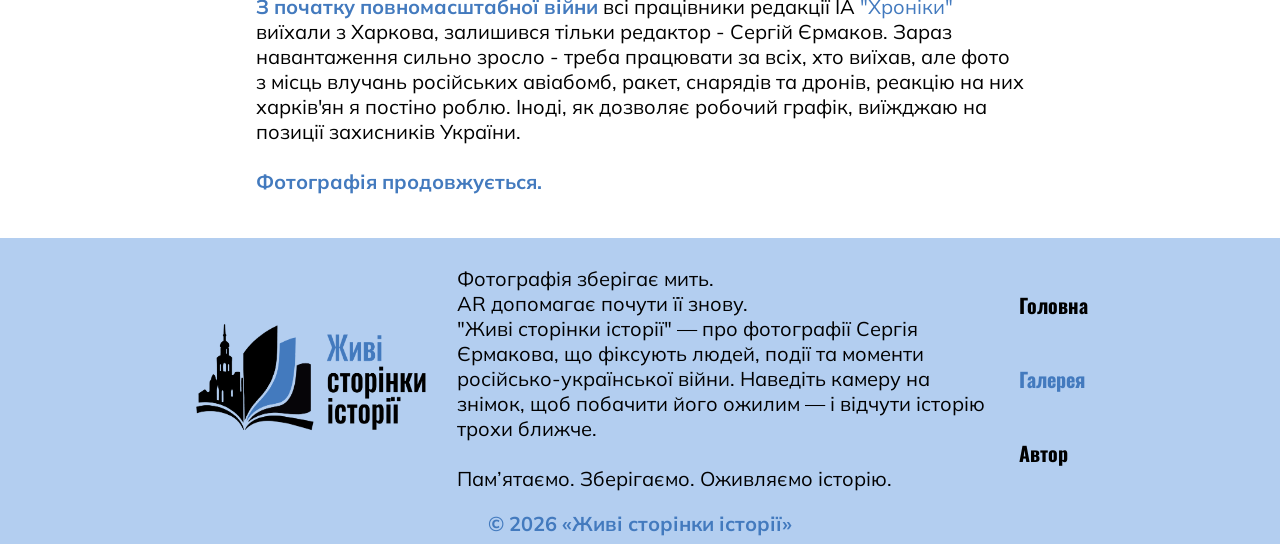
==== commit 546d66a7: "Add slider" ====
--- a/index.html
+++ b/index.html
@@ -14,9 +14,48 @@
       href="https://fonts.googleapis.com/css2?family=Oswald"
       rel="stylesheet"
     />
+    <script src="script.js"></script>
     <title>Живі сторінки історії</title>
   </head>
   <body style="margin: 0px">
+    <div
+      id="list"
+      style="
+        display: none;
+        flex-direction: row;
+        position: fixed;
+        background-color: white;
+        top: 50%;
+        left: 50%;
+        margin-top: -300px;
+        margin-left: -800px;
+        width: 1600px;
+        height: 600px;
+        border-top-right-radius: 64px;
+        border-bottom-right-radius: 64px;
+        z-index: 1001;
+      "
+    >
+      <img id="selected-img" src="images/1.jpg" alt="" />
+      <div class="flex-column" style="margin: 32px">
+        <span id="selected-header" class="font-subheader colored">Header</span>
+        <p id="selected-text">
+          Lorem ipsum dolor sit amet, consectetur adipisicing elit. Deleniti,
+          dolor. Quod reprehenderit officia quae, a praesentium est porro ea ab!
+        </p>
+      </div>
+    </div>
+    <div
+      style="
+        display: none;
+        position: fixed;
+        inset: 0;
+        background: rgba(0, 0, 0, 0.75);
+        z-index: 1000;
+      "
+      id="overflow"
+    ></div>
+
     <header
       class="flex-row"
       style="
@@ -127,17 +166,7 @@
           gap: 24px;
           margin: 24px 0px;
         "
-      >
-        <img src="images/1.jpg" width="384" alt="" />
-        <img src="images/2.jpg" width="384" alt="" />
-        <img src="images/3.jpg" width="384" alt="" />
-        <img src="images/4.jpg" width="384" alt="" />
-        <img src="images/5.jpg" width="384" alt="" />
-        <img src="images/6.jpg" width="384" alt="" />
-        <img src="images/7.jpg" width="384" alt="" />
-        <img src="images/8.jpg" width="384" alt="" />
-        <img src="images/9.jpg" width="384" alt="" />
-      </div>
+      ></div>
     </div>
 
     <div
@@ -217,13 +246,14 @@
         </p>
       </div>
       <p>
-        <span class="colored"><b>З початку повномасштабної війни</b></span> всі
-        працівники редакції ІА <span class="colored">"Хроніки"</span> виїхали з
-        Харкова, залишився тільки редактор - Сергій Єрмаков. Зараз навантаження
-        сильно зросло - треба працювати за всіх, хто виїхав, але фото з місць
-        влучань російських авіабомб, ракет, снарядів та дронів, реакцію на них
-        харків'ян я постіно роблю. Іноді, як дозволяє робочий графік, виїжджаю
-        на позиції захисників України.<br /><br />
+        <span class="colored"><b>З початку повномасштабної війни</b></span>
+        всі працівники редакції ІА
+        <span class="colored">"Хроніки"</span> виїхали з Харкова, залишився
+        тільки редактор - Сергій Єрмаков. Зараз навантаження сильно зросло -
+        треба працювати за всіх, хто виїхав, але фото з місць влучань російських
+        авіабомб, ракет, снарядів та дронів, реакцію на них харків'ян я постіно
+        роблю. Іноді, як дозволяє робочий графік, виїжджаю на позиції захисників
+        України.<br /><br />
         <span class="colored"><b>Фотографія продовжується.</b></span>
       </p>
     </div>
--- a/style.css
+++ b/style.css
@@ -50,3 +50,9 @@
 .justify {
   text-align: justify;
 }
+
+.grid-image {
+  height: 256px;
+  cursor: pointer;
+}
+
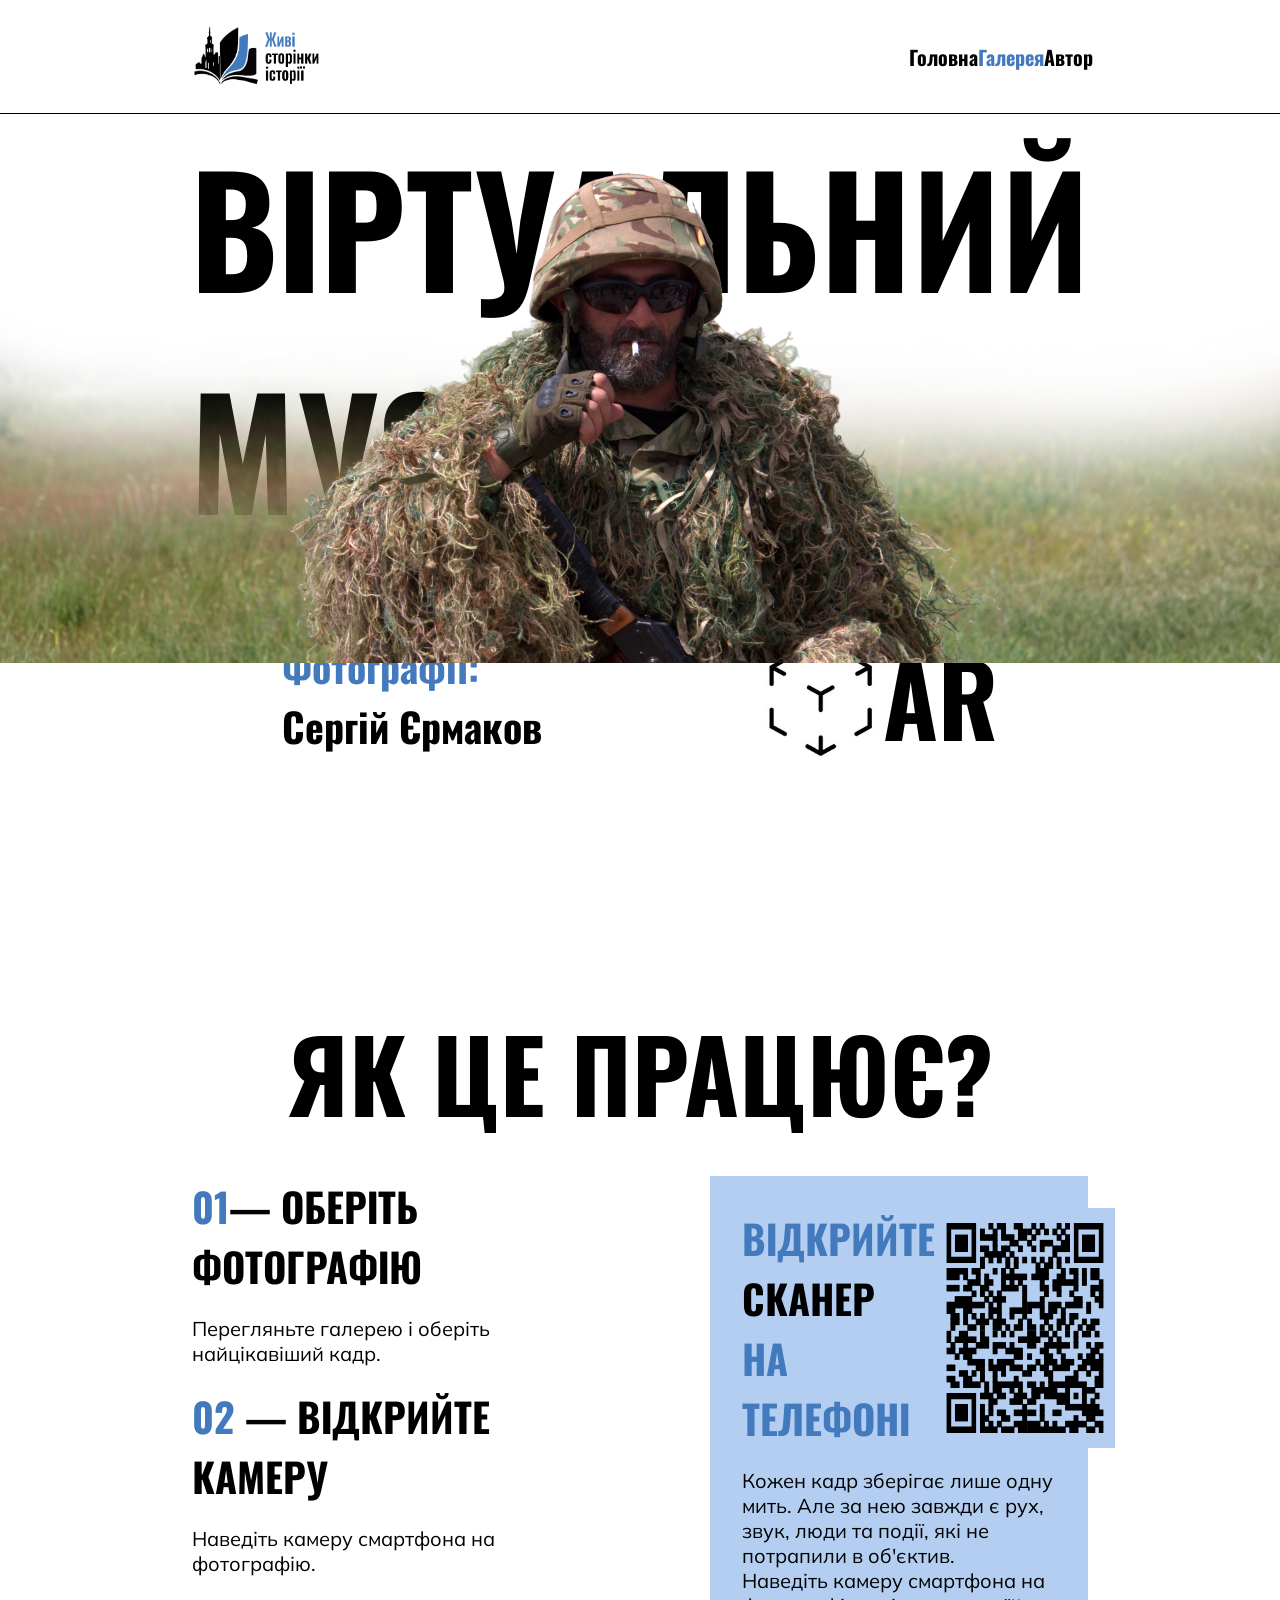
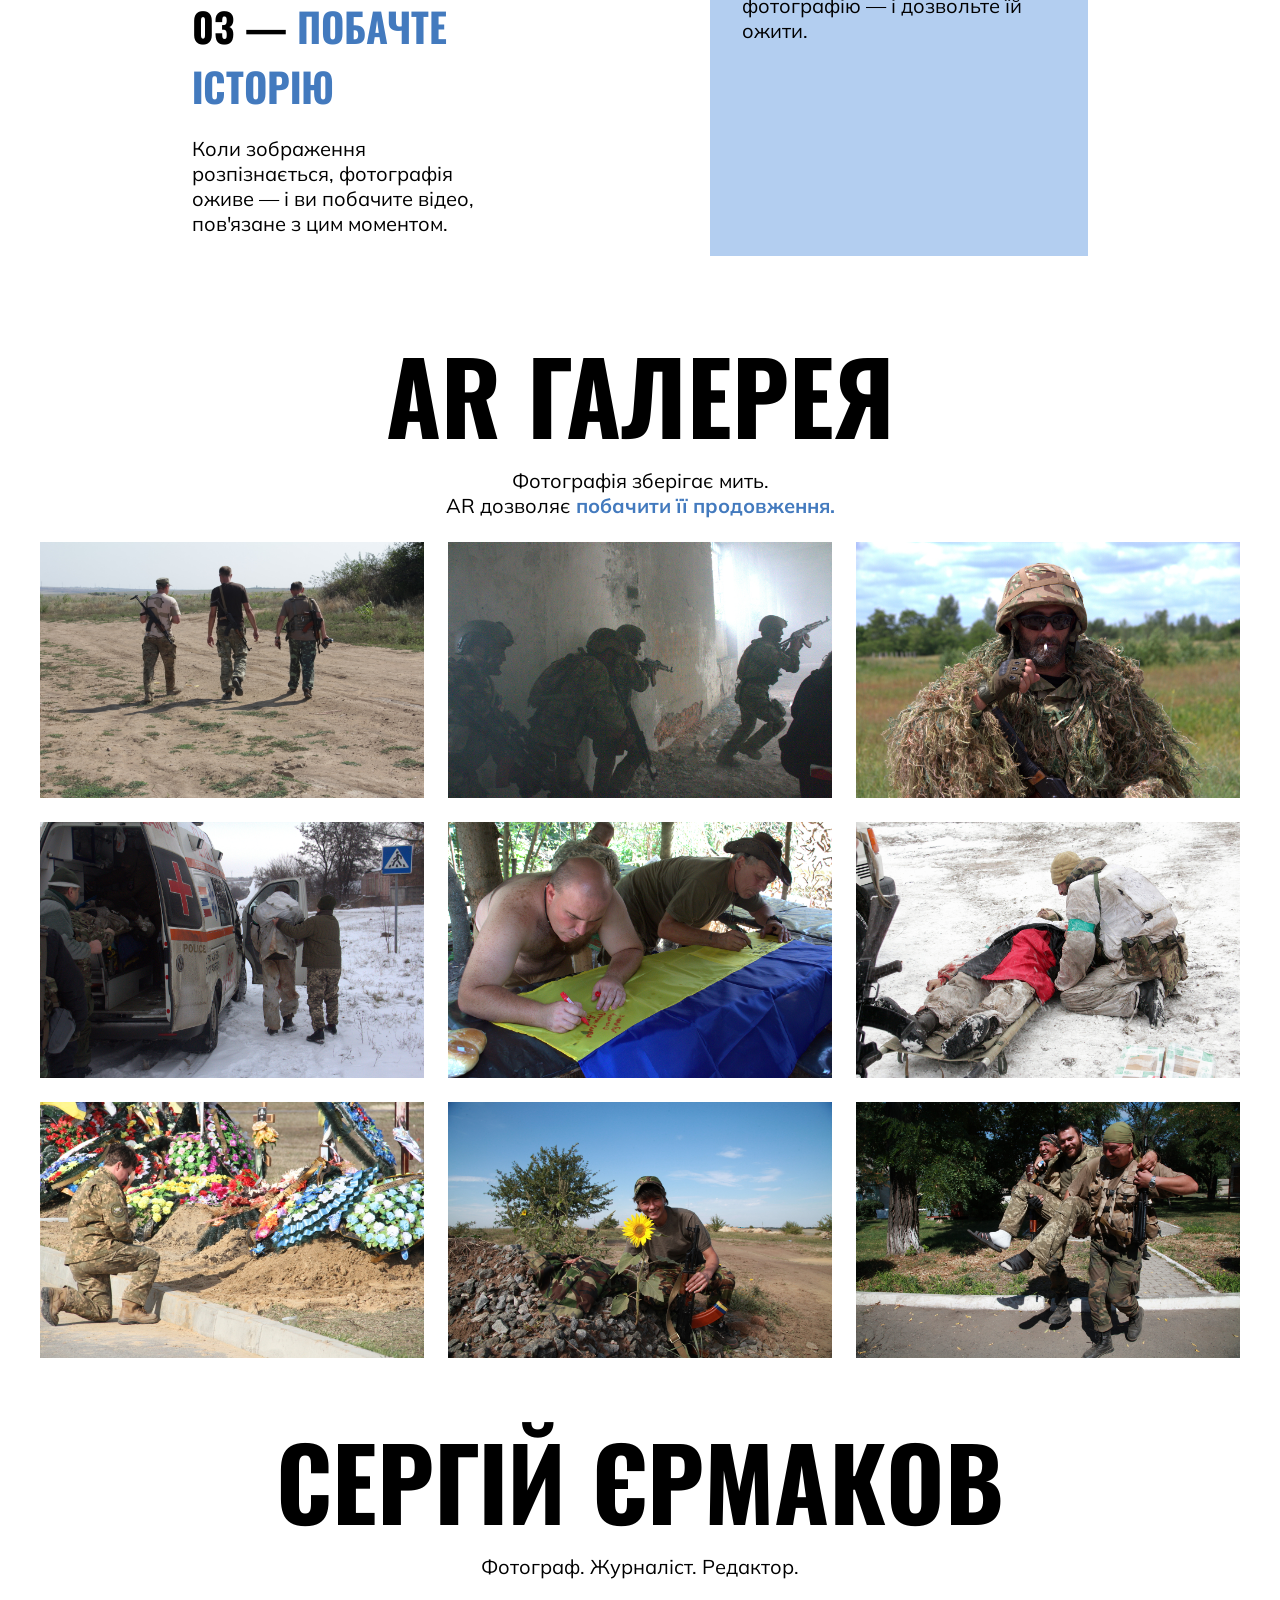
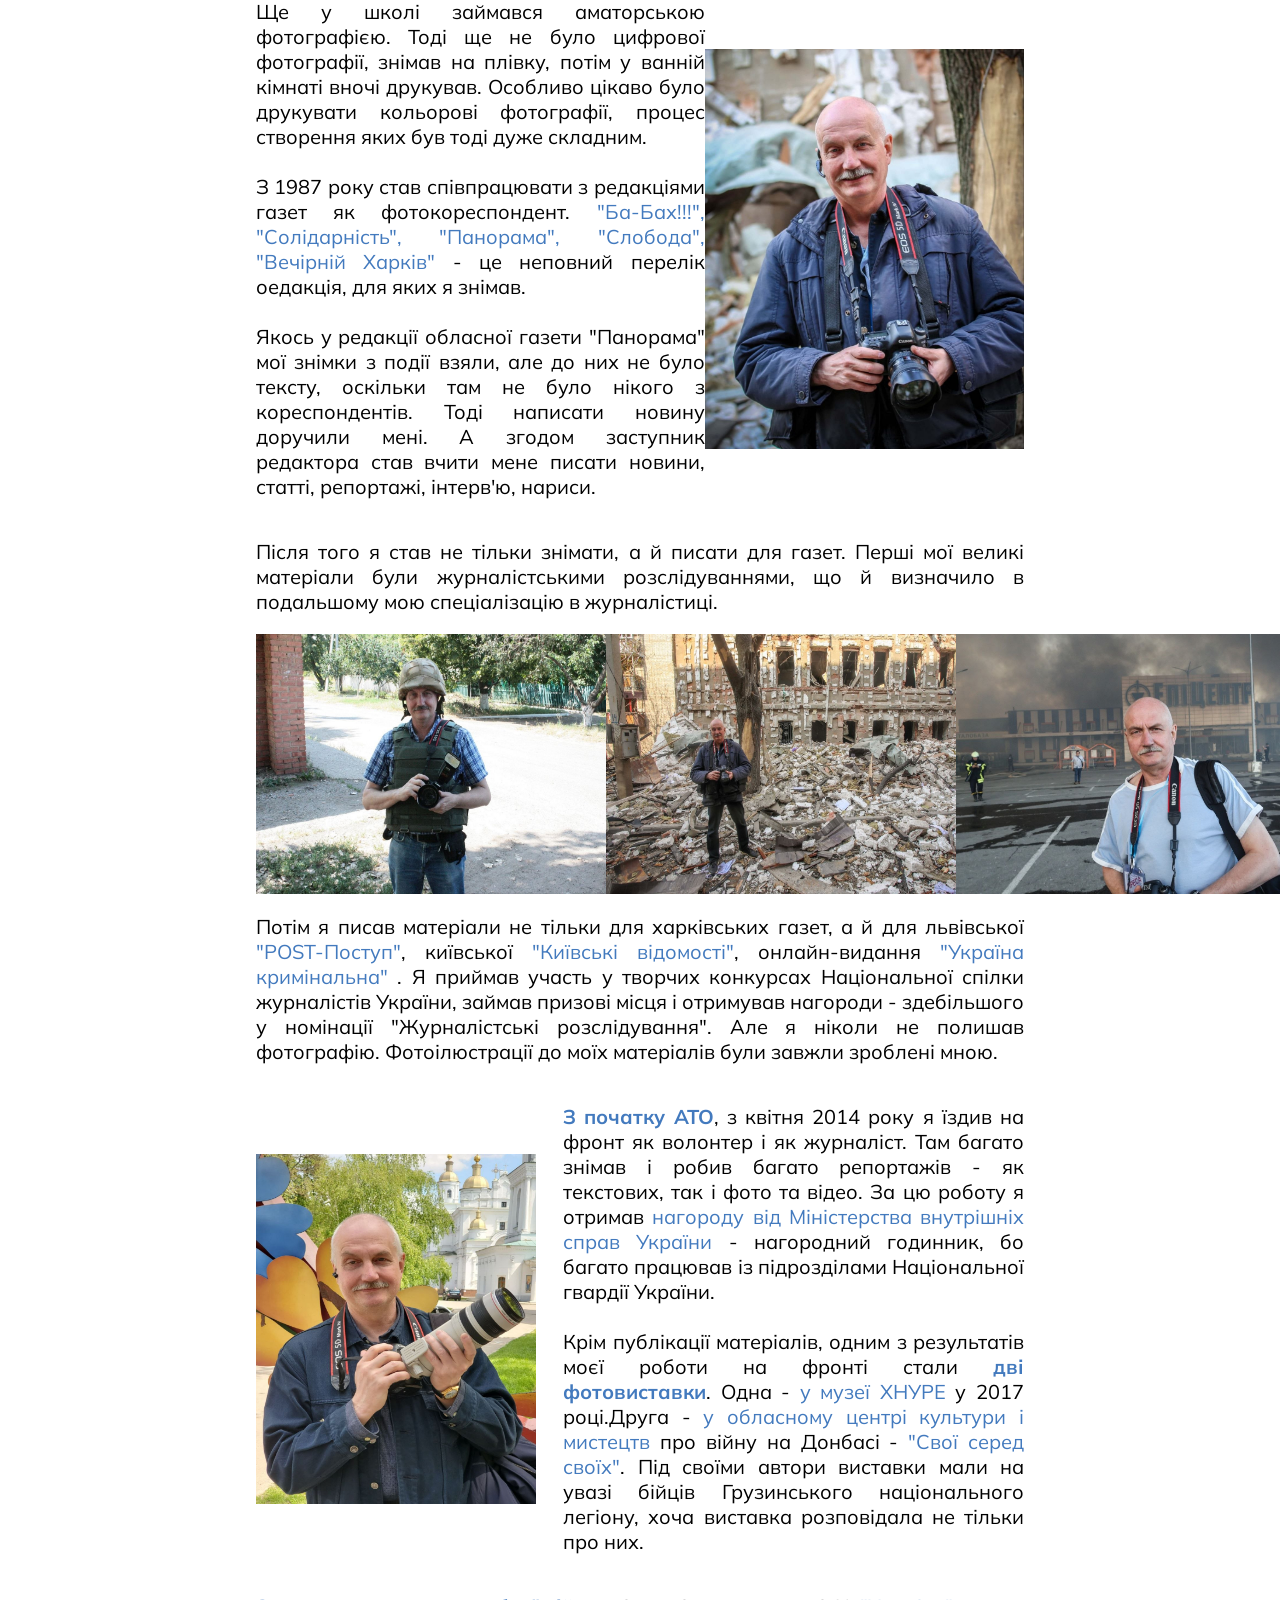
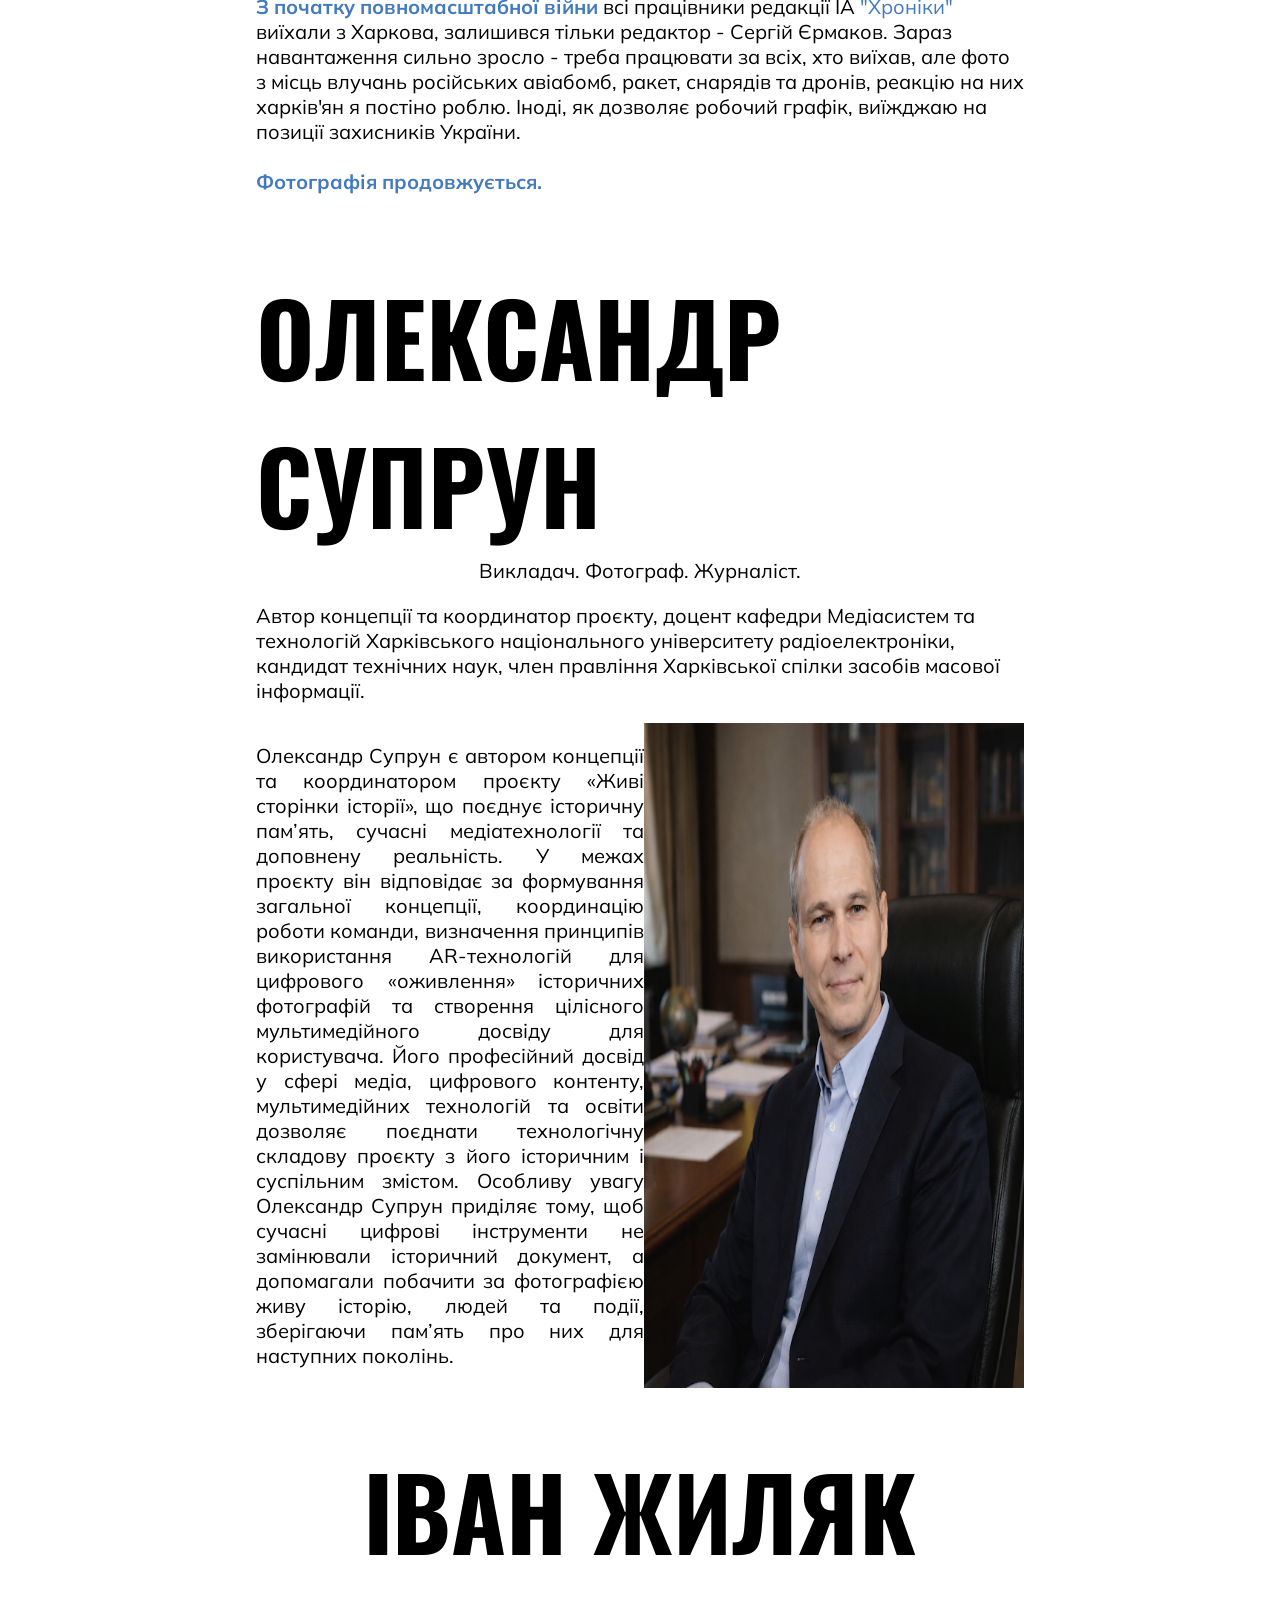
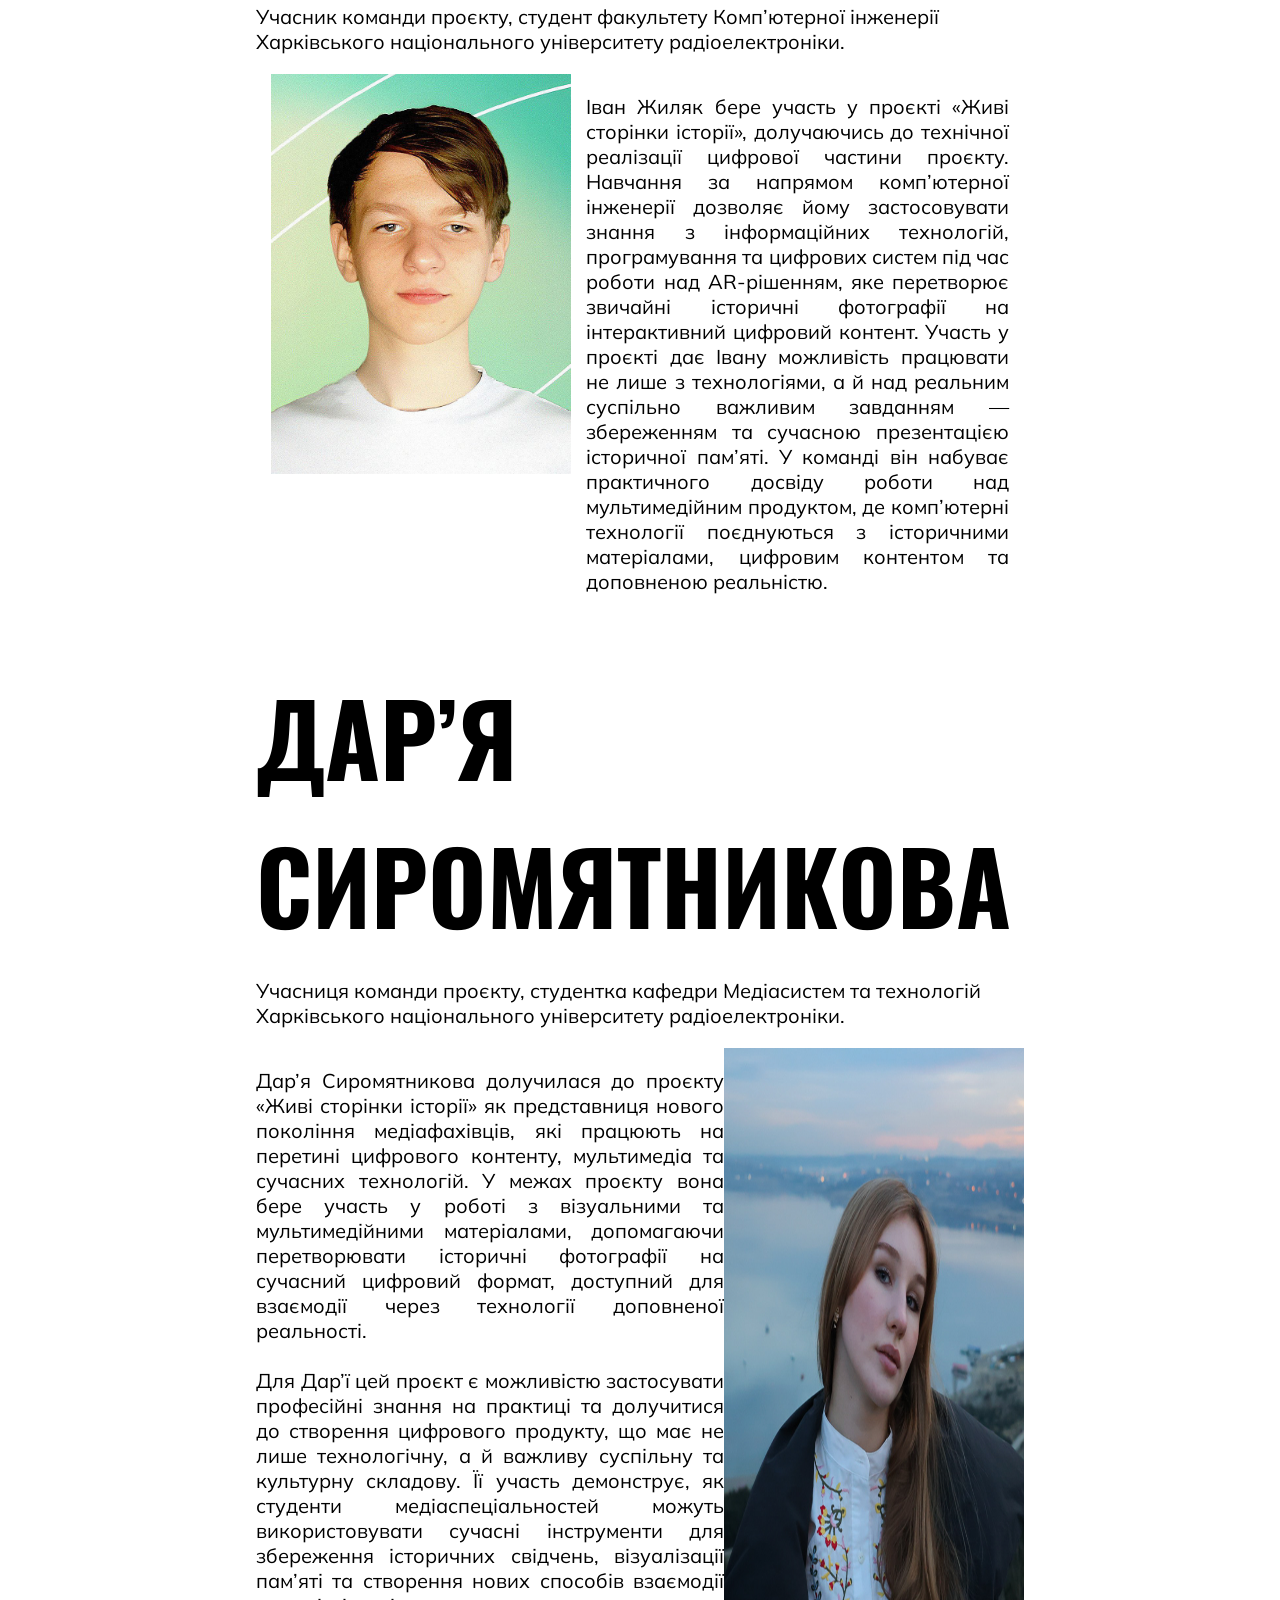
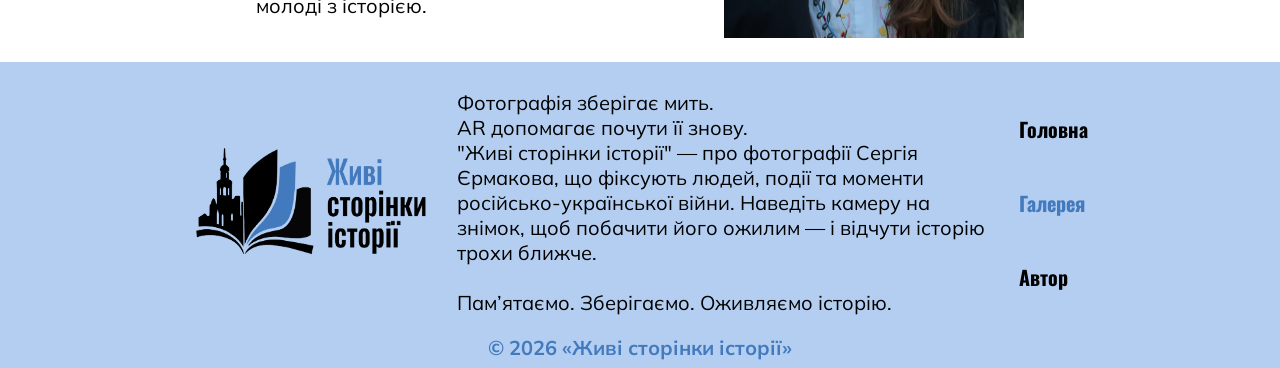
==== commit e42debb0: "Add authors" ====
--- a/index.html
+++ b/index.html
@@ -258,6 +258,91 @@
       </p>
     </div>
 
+    <div class="flex-column" style="align-items: center; padding: 24px 20%">
+      <div class="flex-column" style="align-items: center">
+        <span class="font-header">ОЛЕКСАНДР СУПРУН</span>
+        <span>Викладач. Фотограф. Журналіст.</span>
+        <p>
+          Автор концепції та координатор проєкту, доцент кафедри Медіасистем та
+          технологій Харківського національного університету радіоелектроніки,
+          кандидат технічних наук, член правління Харківської спілки засобів
+          масової інформації.
+        </p>
+        <div class="flex-row" style="justify-content: space-between">
+          <p style="width: 60%; text-align: justify">
+            Олександр Супрун є автором концепції та координатором проєкту «Живі
+            сторінки історії», що поєднує історичну пам’ять, сучасні
+            медіатехнології та доповнену реальність. У межах проєкту він
+            відповідає за формування загальної концепції, координацію роботи
+            команди, визначення принципів використання AR-технологій для
+            цифрового «оживлення» історичних фотографій та створення цілісного
+            мультимедійного досвіду для користувача. Його професійний досвід у
+            сфері медіа, цифрового контенту, мультимедійних технологій та освіти
+            дозволяє поєднати технологічну складову проєкту з його історичним і
+            суспільним змістом. Особливу увагу Олександр Супрун приділяє тому,
+            щоб сучасні цифрові інструменти не замінювали історичний документ, а
+            допомагали побачити за фотографією живу історію, людей та події,
+            зберігаючи пам’ять про них для наступних поколінь.
+          </p>
+          <img src="images/photo-oleksandr.png" alt="" width="380" />
+        </div>
+      </div>
+    </div>
+    <div class="flex-column" style="align-items: center; padding: 24px 20%">
+      <div class="flex-column" style="align-items: center">
+        <span class="font-header">ІВАН ЖИЛЯК</span>
+        <p>
+          Учасник команди проєкту, студент факультету Комп’ютерної інженерії
+          Харківського національного університету радіоелектроніки.
+        </p>
+        <div class="flex-row" style="justify-content: space-evenly; align-items: start;">
+          <img src="images/photo-ivan.jpg" alt="" width="300" height="400" />
+          <p style="width: 55%; text-align: justify;">
+            Іван Жиляк бере участь у проєкті «Живі сторінки історії»,
+            долучаючись до технічної реалізації цифрової частини проєкту.
+            Навчання за напрямом комп’ютерної інженерії дозволяє йому
+            застосовувати знання з інформаційних технологій, програмування та
+            цифрових систем під час роботи над AR-рішенням, яке перетворює
+            звичайні історичні фотографії на інтерактивний цифровий контент.
+            Участь у проєкті дає Івану можливість працювати не лише з
+            технологіями, а й над реальним суспільно важливим завданням —
+            збереженням та сучасною презентацією історичної пам’яті. У команді
+            він набуває практичного досвіду роботи над мультимедійним продуктом,
+            де комп’ютерні технології поєднуються з історичними матеріалами,
+            цифровим контентом та доповненою реальністю.
+          </p>
+        </div>
+      </div>
+    </div>
+    <div class="flex-column" style="align-items: center; padding: 24px 20%">
+      <div class="flex-column" style="align-items: center">
+        <span class="font-header">ДАР’Я СИРОМЯТНИКОВА</span>
+        <p>
+          Учасниця команди проєкту, студентка кафедри Медіасистем та технологій
+          Харківського національного університету радіоелектроніки.
+        </p>
+        <div class="flex-row" style="justify-content: space-between">
+          <p style="width: 65%; text-align: justify">
+            Дар’я Сиромятникова долучилася до проєкту «Живі сторінки історії» як
+            представниця нового покоління медіафахівців, які працюють на
+            перетині цифрового контенту, мультимедіа та сучасних технологій. У
+            межах проєкту вона бере участь у роботі з візуальними та
+            мультимедійними матеріалами, допомагаючи перетворювати історичні
+            фотографії на сучасний цифровий формат, доступний для взаємодії
+            через технології доповненої реальності. <br /><br />
+            Для Дар’ї цей проєкт є можливістю застосувати професійні знання на
+            практиці та долучитися до створення цифрового продукту, що має не
+            лише технологічну, а й важливу суспільну та культурну складову. Її
+            участь демонструє, як студенти медіаспеціальностей можуть
+            використовувати сучасні інструменти для збереження історичних
+            свідчень, візуалізації пам’яті та створення нових способів взаємодії
+            молоді з історією.
+          </p>
+          <img src="images/photo-darya.png" alt="" width="300" />
+        </div>
+      </div>
+    </div>
+
     <footer
       class="flex-column"
       style="
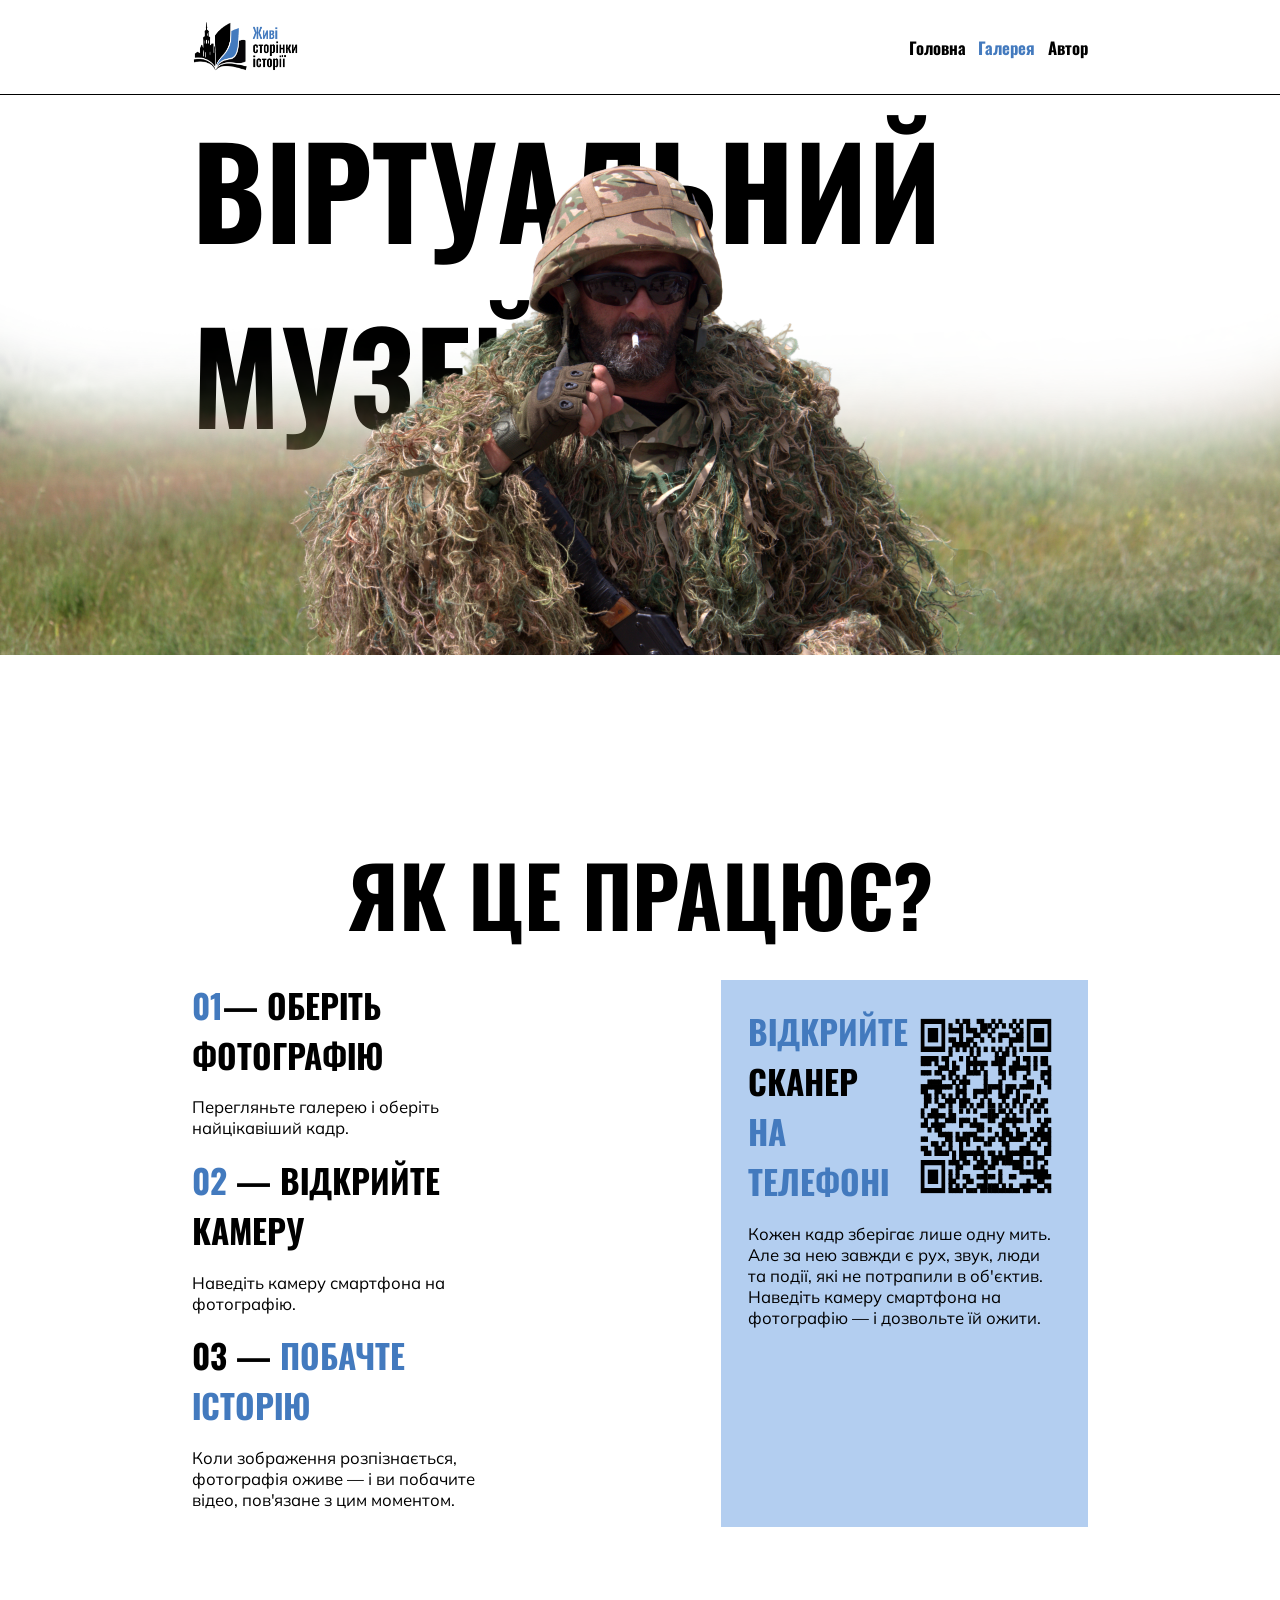
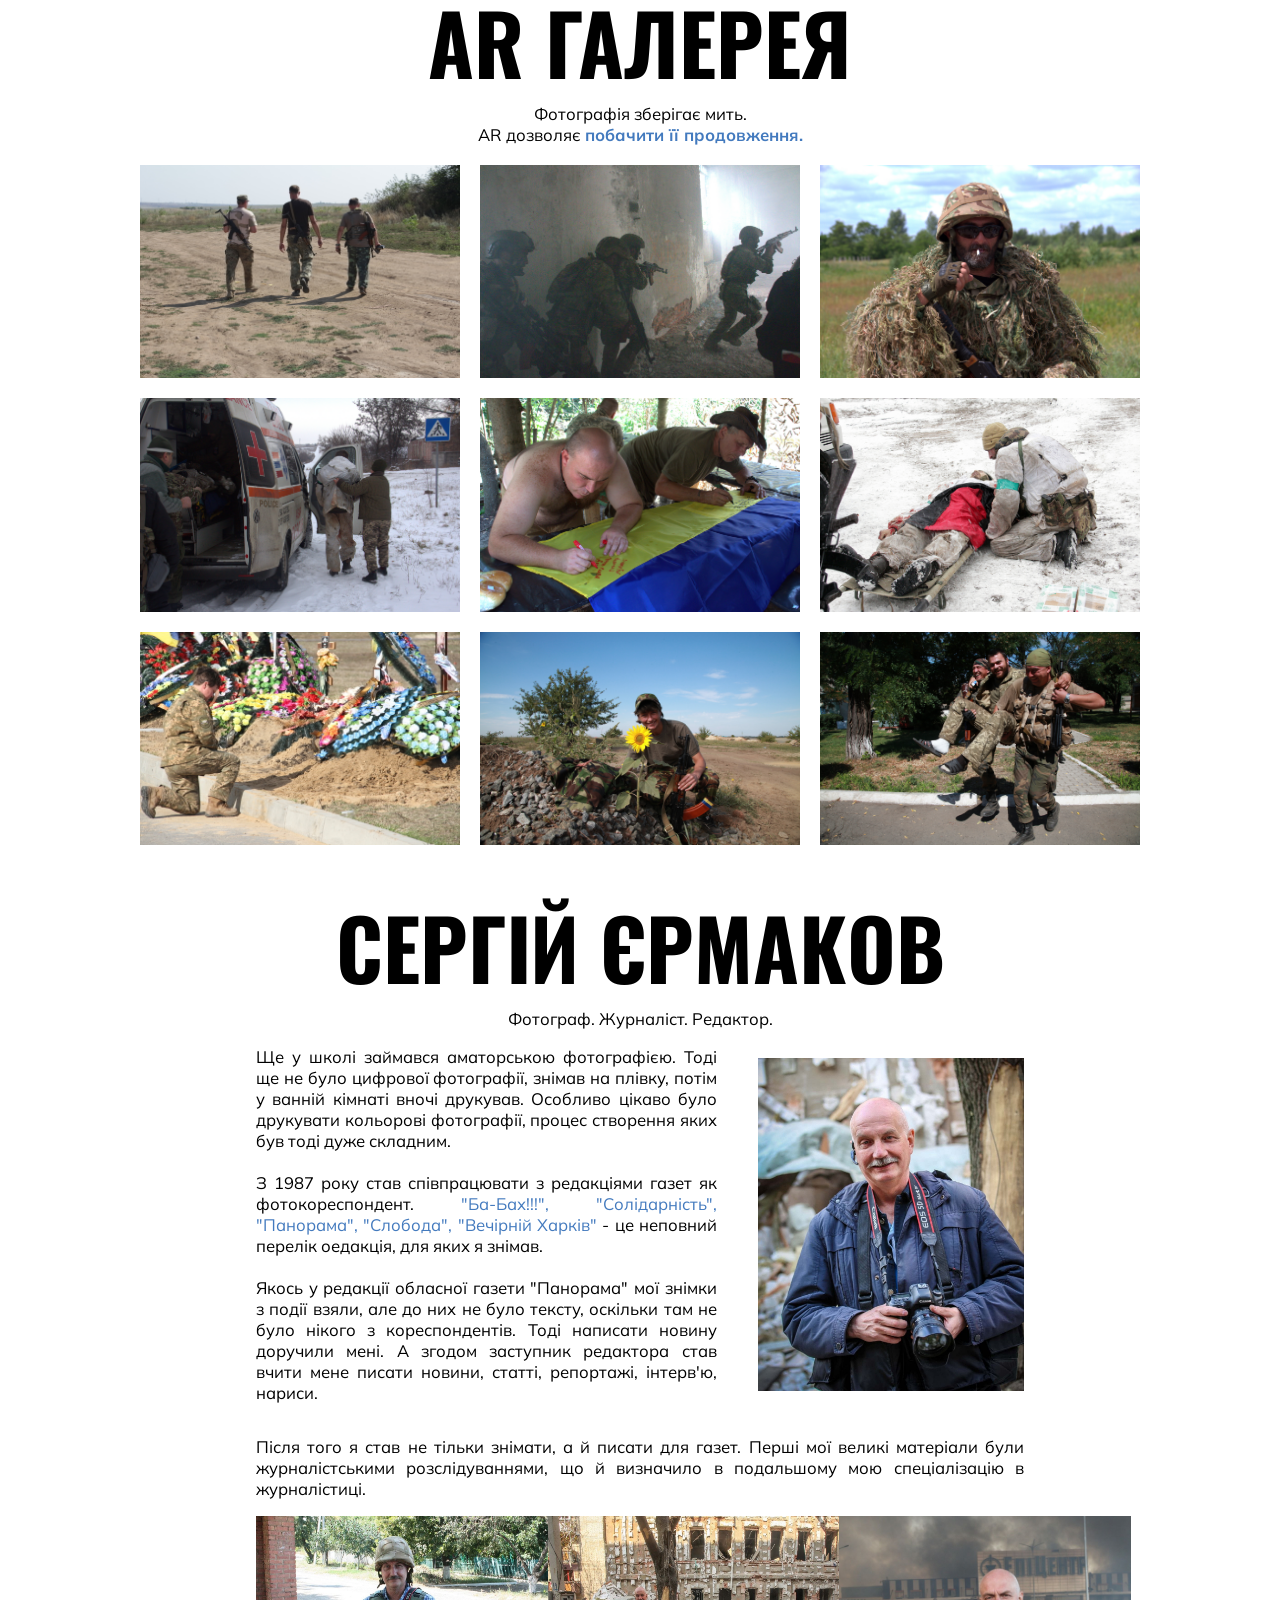
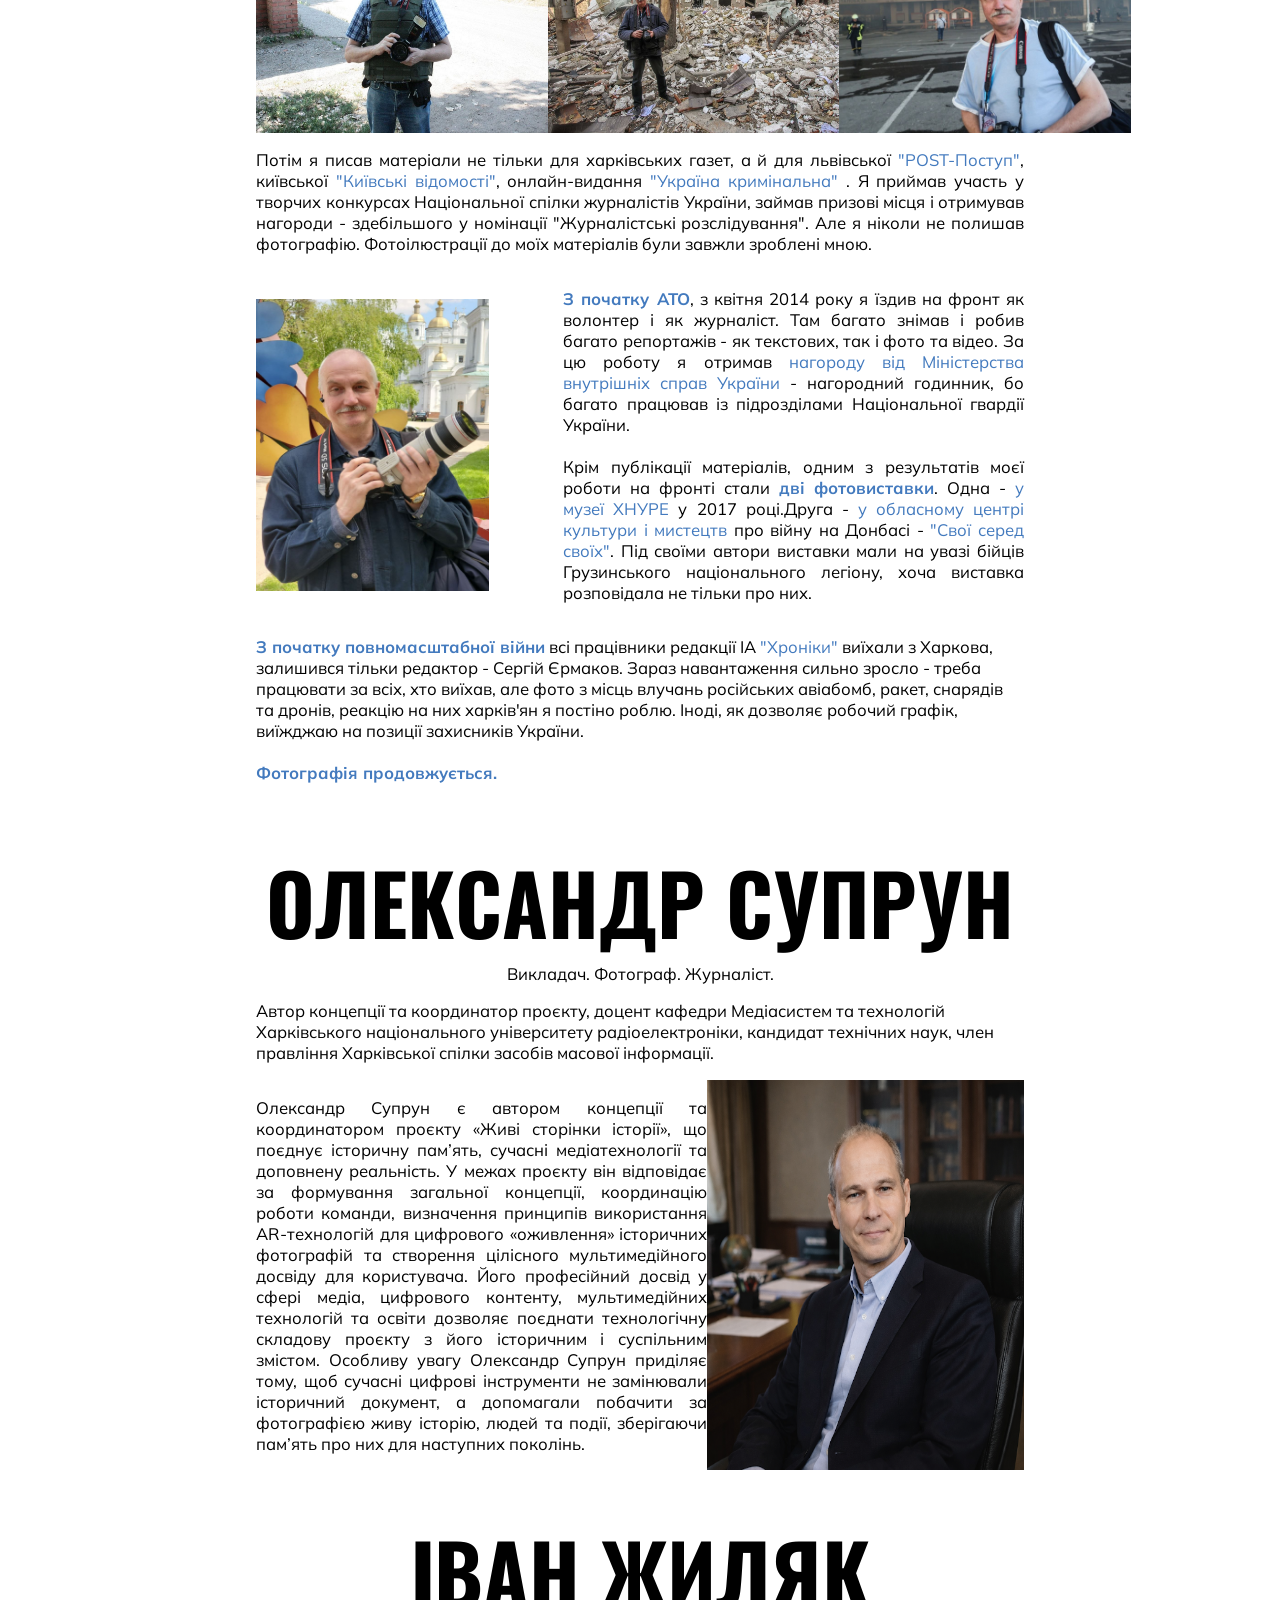
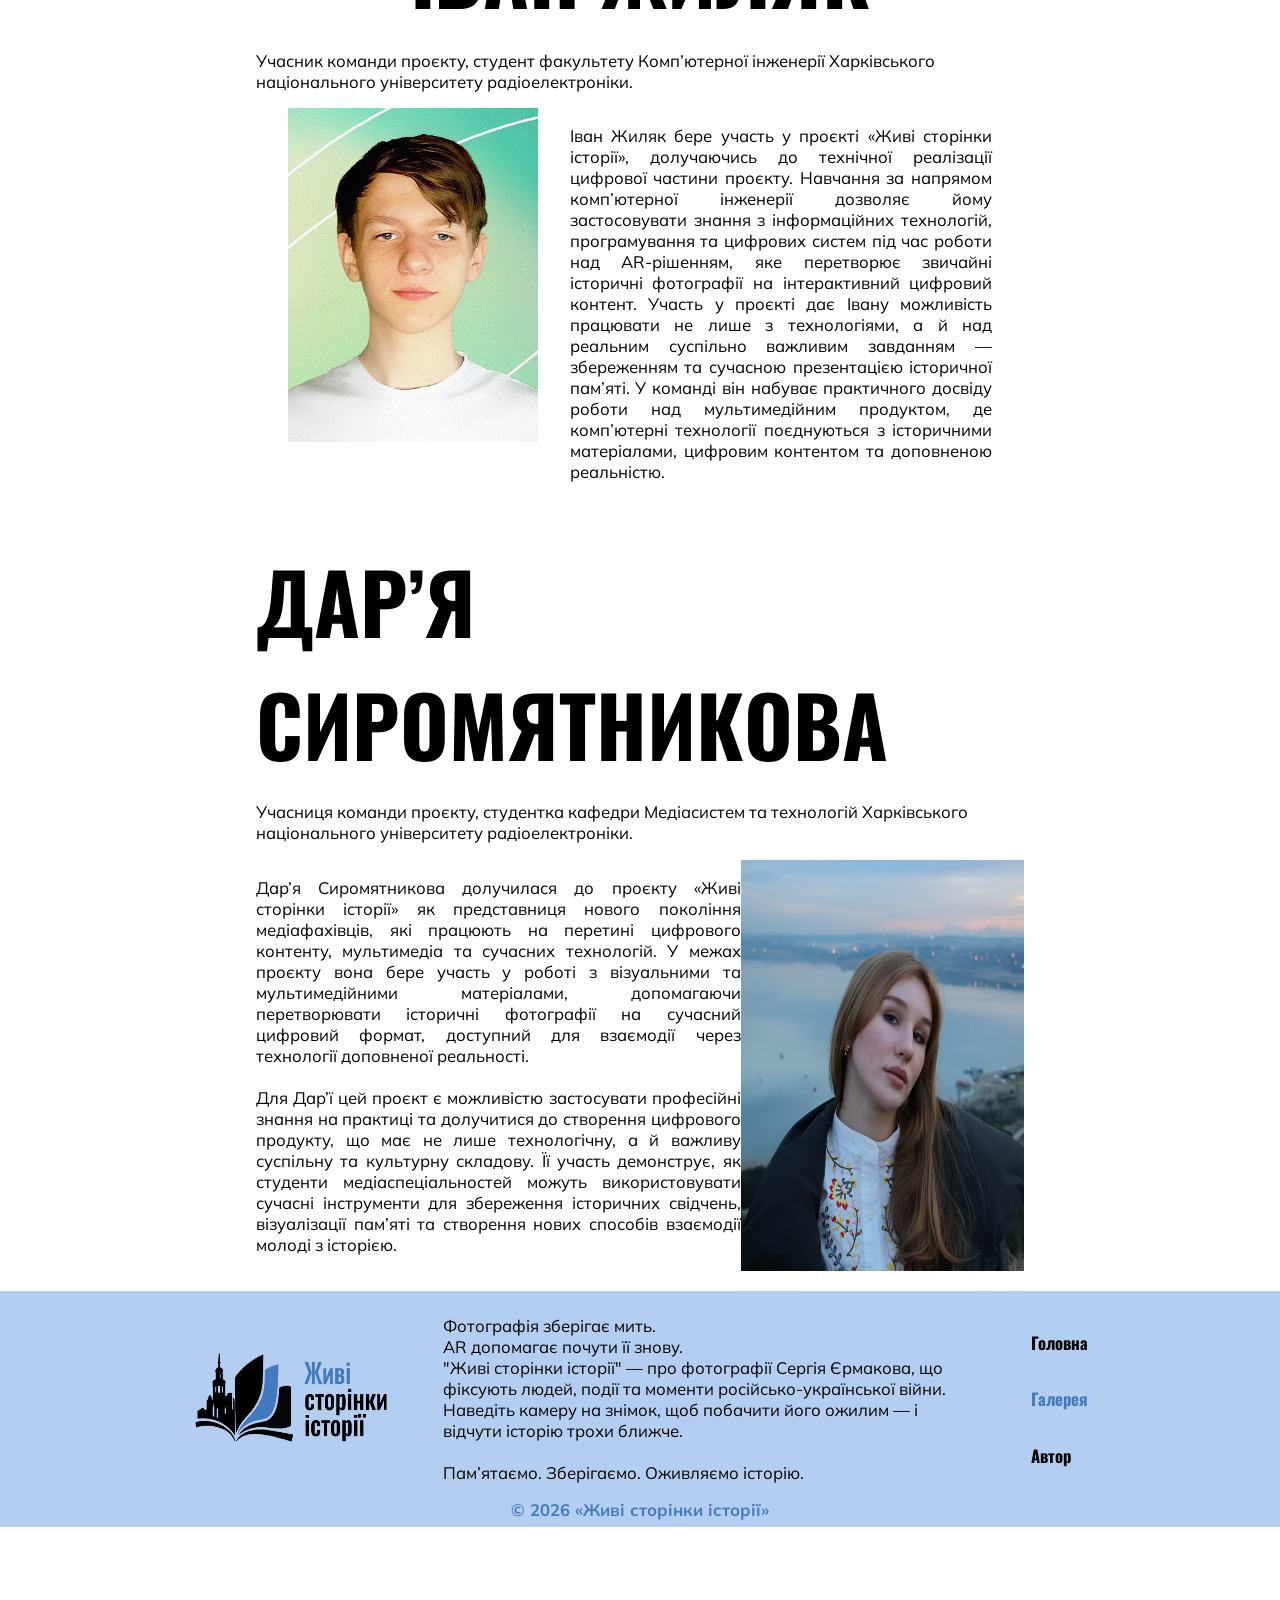
==== commit 39b2b8b9: "fix images" ====
--- a/index.html
+++ b/index.html
@@ -338,7 +338,7 @@
             свідчень, візуалізації пам’яті та створення нових способів взаємодії
             молоді з історією.
           </p>
-          <img src="images/photo-darya.png" alt="" width="300" />
+          <img src="images/photo-darya.png" alt="" width="340" />
         </div>
       </div>
     </div>
